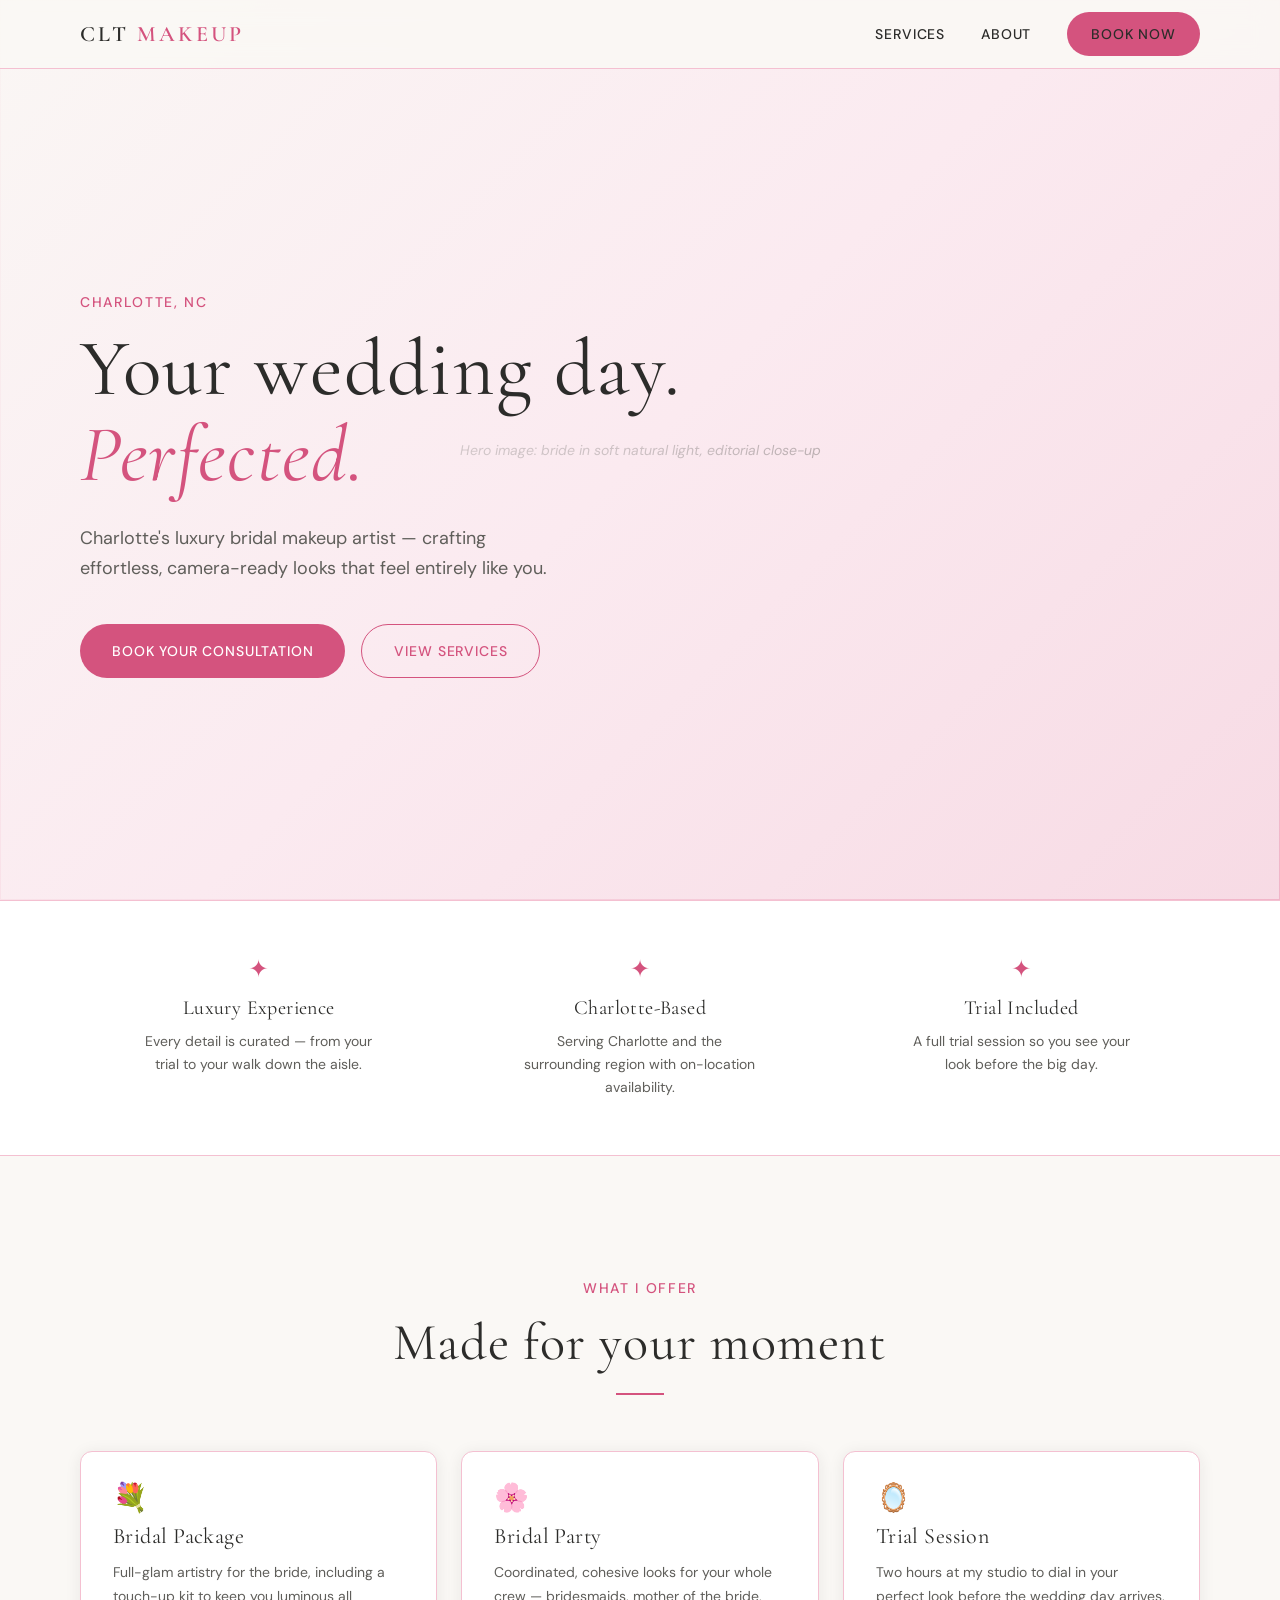
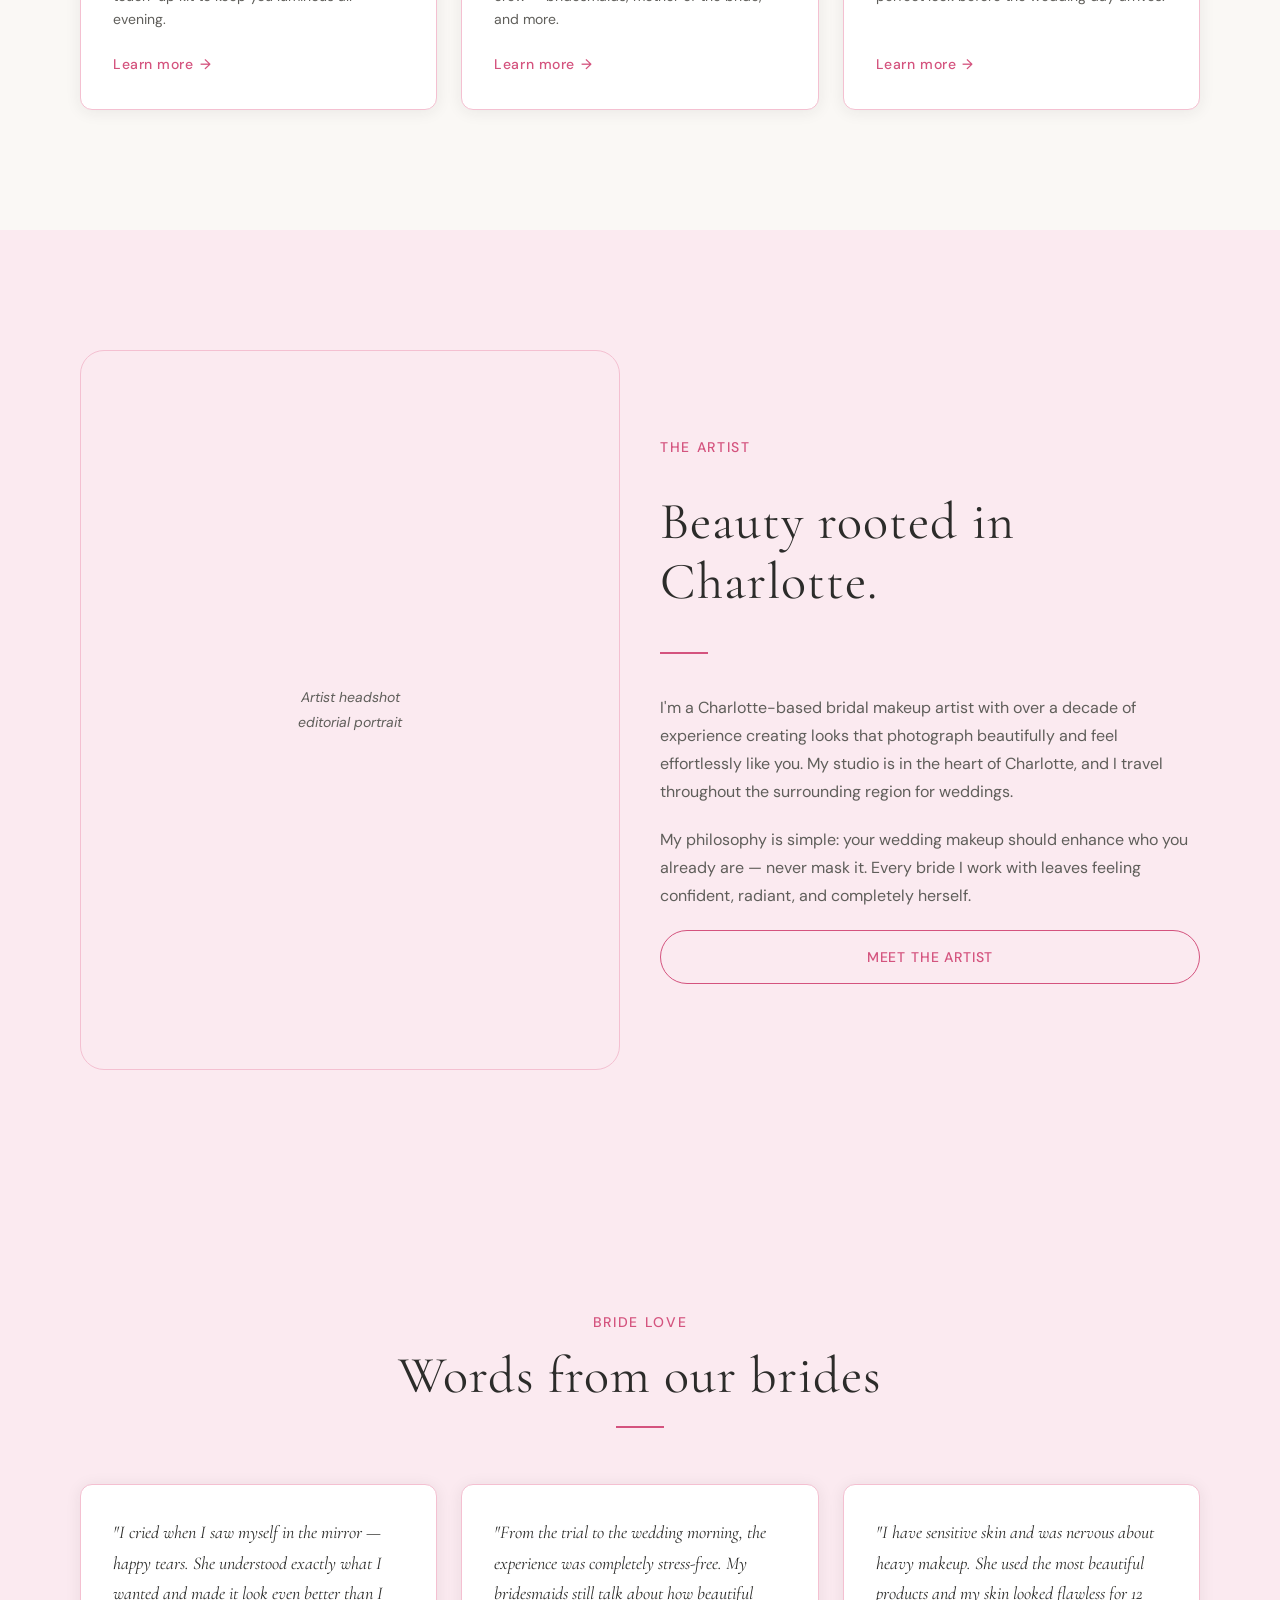
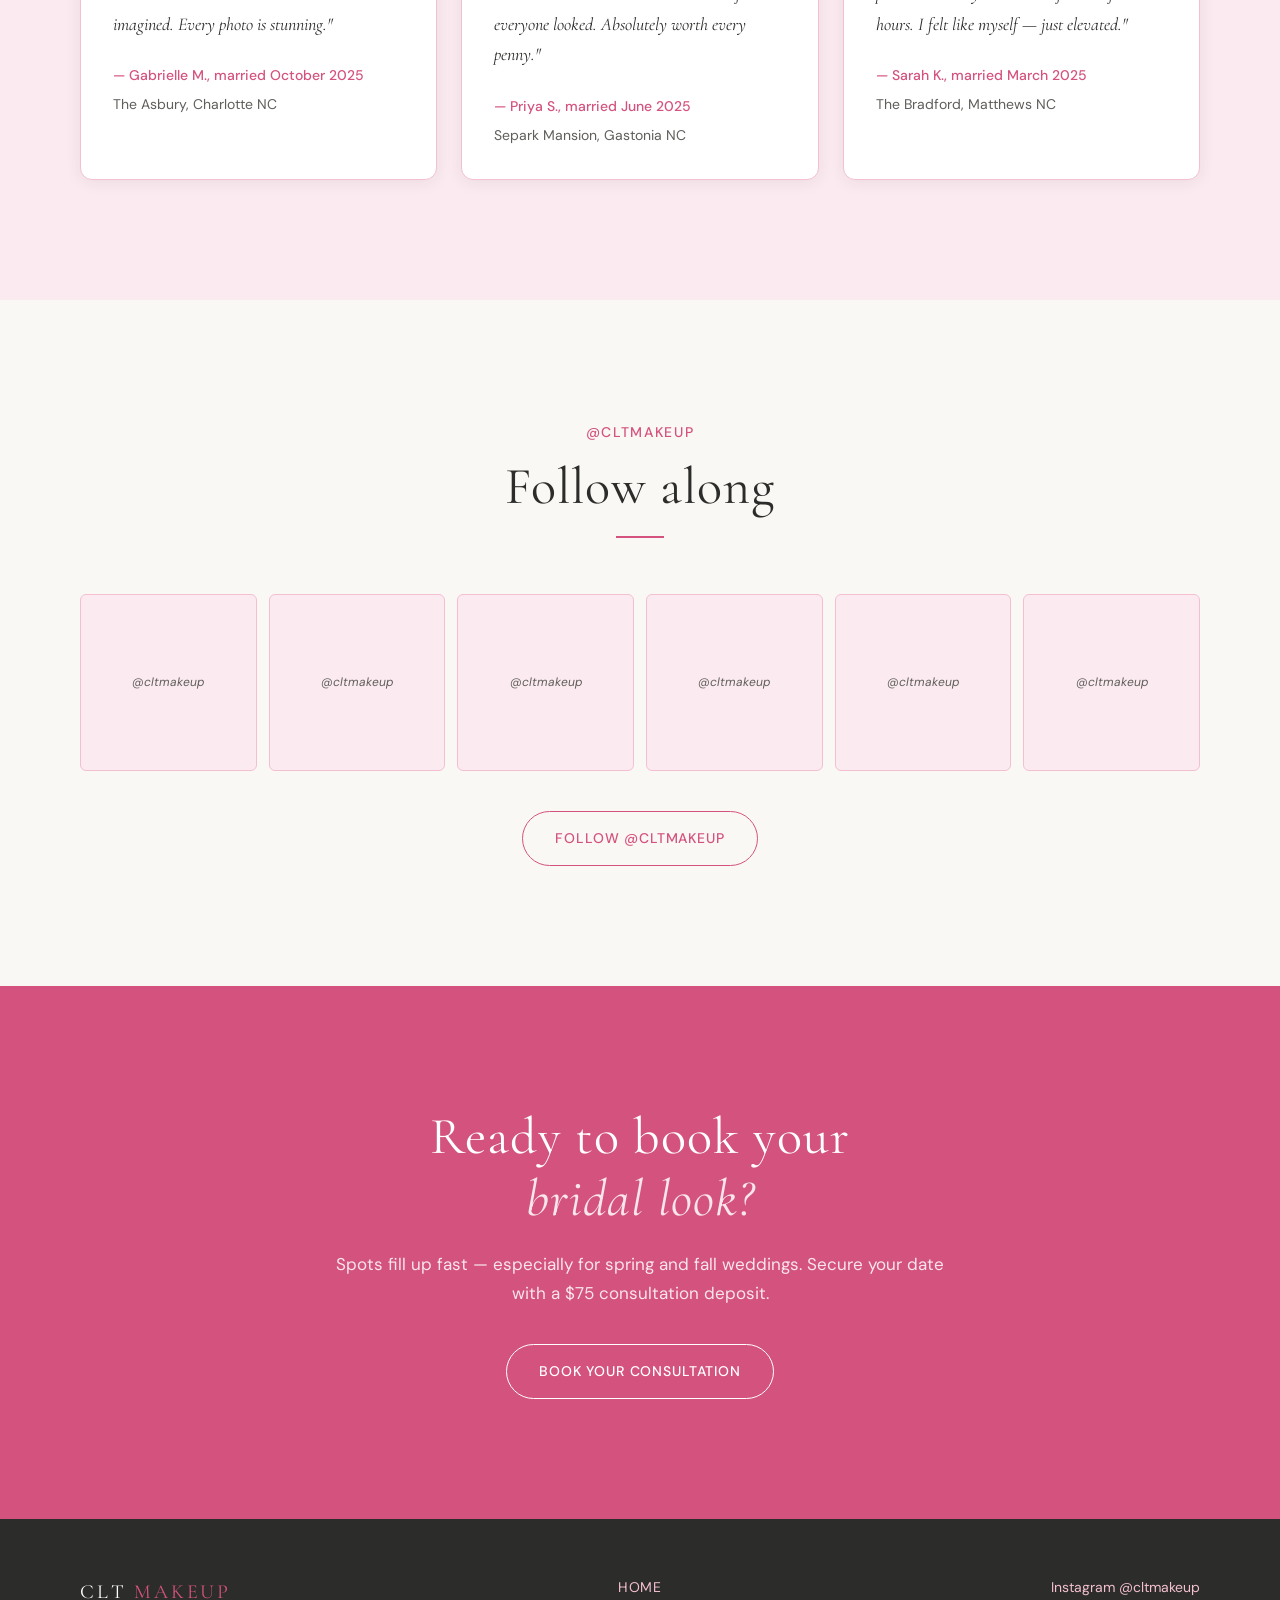
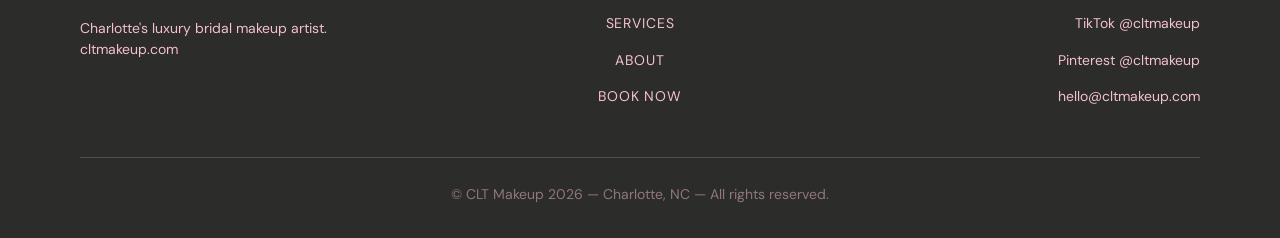
==== index.html @ 72bb6f22 "feat: homepage and global styles" ====
<!DOCTYPE html>
<html lang="en">
<head>
  <meta charset="UTF-8" />
  <meta name="viewport" content="width=device-width, initial-scale=1.0" />
  <meta name="description" content="CLT Makeup — Charlotte's luxury bridal makeup artist. Elevating brides across Charlotte, NC and surrounding areas. Book your consultation today." />

  <!-- Open Graph -->
  <meta property="og:type"        content="website" />
  <meta property="og:url"         content="https://cltmakeup.com/" />
  <meta property="og:title"       content="CLT Makeup — Charlotte's Luxury Bridal Makeup Artist" />
  <meta property="og:description" content="Luxury bridal makeup for Charlotte brides. Flawless looks, personal service, and an experience as beautiful as your wedding day." />
  <meta property="og:image"       content="https://cltmakeup.com/images/og-image.jpg" />

  <title>CLT Makeup — Charlotte's Luxury Bridal Makeup Artist</title>

  <!-- Google Fonts -->
  <link rel="preconnect" href="https://fonts.googleapis.com" />
  <link rel="preconnect" href="https://fonts.gstatic.com" crossorigin />
  <link
    href="https://fonts.googleapis.com/css2?family=Cormorant+Garamond:ital,wght@0,300;0,400;0,600;1,400&family=DM+Sans:wght@400;500&display=swap"
    rel="stylesheet"
  />

  <!-- Styles -->
  <link rel="stylesheet" href="css/reset.css" />
  <link rel="stylesheet" href="css/variables.css" />
  <link rel="stylesheet" href="css/main.css" />
  <link rel="stylesheet" href="css/home.css" />

  <!-- Google Analytics 4 — replace GA_MEASUREMENT_ID -->
  <!-- <script async src="https://www.googletagmanager.com/gtag/js?id=GA_MEASUREMENT_ID"></script>
  <script>
    window.dataLayer = window.dataLayer || [];
    function gtag(){ dataLayer.push(arguments); }
    gtag('js', new Date());
    gtag('config', 'GA_MEASUREMENT_ID');
  </script> -->
</head>

<body>

  <!-- ══════════════════════════════════════════════════════
       SECTION 1: Navigation
       ══════════════════════════════════════════════════════ -->
  <header class="site-nav" role="banner">
    <div class="container">
      <div class="nav-inner">

        <!-- Logo -->
        <a href="/" class="nav-logo" aria-label="CLT Makeup — home">
          CLT <span>MAKEUP</span>
        </a>

        <!-- Desktop links -->
        <nav class="nav-links" aria-label="Primary navigation">
          <a href="services.html">Services</a>
          <a href="about.html">About</a>
          <a href="book.html" class="btn btn-primary">Book Now</a>
        </nav>

        <!-- Mobile hamburger -->
        <button
          class="nav-hamburger"
          aria-label="Open navigation menu"
          aria-expanded="false"
          aria-controls="mobile-drawer"
        >
          <span></span>
          <span></span>
          <span></span>
        </button>

      </div>
    </div>

    <!-- Mobile drawer -->
    <nav class="nav-drawer" id="mobile-drawer" aria-label="Mobile navigation">
      <a href="services.html">Services</a>
      <a href="about.html">About</a>
      <a href="book.html">Book Now</a>
    </nav>
  </header>


  <main>

    <!-- ══════════════════════════════════════════════════════
         SECTION 2: Hero
         ══════════════════════════════════════════════════════ -->
    <section class="hero" aria-label="Hero">
      <!-- Blush gradient overlay -->
      <div class="hero-overlay" aria-hidden="true"></div>

      <!-- Hero image placeholder — replace with real photo -->
      <div class="hero-bg img-placeholder" aria-hidden="true">
        Hero image: bride in soft natural light, editorial close-up
      </div>

      <div class="container">
        <div class="hero-content">
          <p class="section-eyebrow reveal">Charlotte, NC</p>
          <h1 class="hero-headline reveal">
            Your wedding day.<br />
            <em>Perfected.</em>
          </h1>
          <p class="hero-sub reveal">
            Charlotte's luxury bridal makeup artist — crafting effortless,
            camera-ready looks that feel entirely like you.
          </p>
          <div class="hero-actions reveal">
            <a href="book.html" class="btn btn-primary">Book Your Consultation</a>
            <a href="services.html" class="btn btn-outline">View Services</a>
          </div>
        </div>
      </div>
    </section>


    <!-- ══════════════════════════════════════════════════════
         SECTION 3: Intro strip — 3 brand pillars
         ══════════════════════════════════════════════════════ -->
    <section class="intro-strip" aria-label="Brand highlights">
      <div class="container">
        <ul class="intro-strip-list reveal-stagger">

          <li class="intro-strip-item reveal">
            <div class="intro-icon" aria-hidden="true">✦</div>
            <h3 class="intro-label">Luxury Experience</h3>
            <p class="intro-desc">
              Every detail is curated — from your trial to your walk down the aisle.
            </p>
          </li>

          <li class="intro-strip-item reveal">
            <div class="intro-icon" aria-hidden="true">✦</div>
            <h3 class="intro-label">Charlotte-Based</h3>
            <p class="intro-desc">
              Serving Charlotte and the surrounding region with on-location availability.
            </p>
          </li>

          <li class="intro-strip-item reveal">
            <div class="intro-icon" aria-hidden="true">✦</div>
            <h3 class="intro-label">Trial Included</h3>
            <p class="intro-desc">
              A full trial session so you see your look before the big day.
            </p>
          </li>

        </ul>
      </div>
    </section>


    <!-- ══════════════════════════════════════════════════════
         SECTION 4: Services teaser — 3 cards
         ══════════════════════════════════════════════════════ -->
    <section class="services-teaser section" aria-labelledby="services-heading">
      <div class="container">

        <div class="section-header reveal">
          <span class="section-eyebrow">What I Offer</span>
          <h2 id="services-heading">Made for your moment</h2>
          <hr class="divider" />
        </div>

        <ul class="services-grid reveal-stagger">

          <li class="card service-card reveal">
            <div class="service-card-icon" aria-hidden="true">💐</div>
            <h3 class="service-card-name">Bridal Package</h3>
            <p class="service-card-desc">
              Full-glam artistry for the bride, including a touch-up kit to keep you
              luminous all evening.
            </p>
            <a href="services.html" class="service-card-link">
              Learn more <span aria-hidden="true">→</span>
            </a>
          </li>

          <li class="card service-card reveal">
            <div class="service-card-icon" aria-hidden="true">🌸</div>
            <h3 class="service-card-name">Bridal Party</h3>
            <p class="service-card-desc">
              Coordinated, cohesive looks for your whole crew — bridesmaids, mother of
              the bride, and more.
            </p>
            <a href="services.html" class="service-card-link">
              Learn more <span aria-hidden="true">→</span>
            </a>
          </li>

          <li class="card service-card reveal">
            <div class="service-card-icon" aria-hidden="true">🪞</div>
            <h3 class="service-card-name">Trial Session</h3>
            <p class="service-card-desc">
              Two hours at my studio to dial in your perfect look before the wedding day
              arrives.
            </p>
            <a href="services.html" class="service-card-link">
              Learn more <span aria-hidden="true">→</span>
            </a>
          </li>

        </ul>

      </div>
    </section>


    <!-- ══════════════════════════════════════════════════════
         SECTION 5: About teaser
         ══════════════════════════════════════════════════════ -->
    <section class="about-teaser section" aria-labelledby="about-heading">
      <div class="container">
        <div class="about-teaser-inner">

          <!-- Headshot placeholder -->
          <div class="about-teaser-image reveal">
            <div
              class="img-placeholder about-headshot"
              role="img"
              aria-label="Artist headshot — a warm, editorial portrait"
            >
              Artist headshot<br />editorial portrait
            </div>
          </div>

          <!-- Bio copy -->
          <div class="about-teaser-copy reveal">
            <span class="section-eyebrow">The Artist</span>
            <h2 id="about-heading">Beauty rooted in Charlotte.</h2>
            <hr class="divider" style="margin-inline: 0;" />
            <p>
              I'm a Charlotte-based bridal makeup artist with over a decade of
              experience creating looks that photograph beautifully and feel
              effortlessly like you. My studio is in the heart of Charlotte, and
              I travel throughout the surrounding region for weddings.
            </p>
            <p>
              My philosophy is simple: your wedding makeup should enhance who you
              already are — never mask it. Every bride I work with leaves feeling
              confident, radiant, and completely herself.
            </p>
            <a href="about.html" class="btn btn-outline">Meet the Artist</a>
          </div>

        </div>
      </div>
    </section>


    <!-- ══════════════════════════════════════════════════════
         SECTION 6: Testimonials
         ══════════════════════════════════════════════════════ -->
    <section class="testimonials section" aria-labelledby="testimonials-heading">
      <div class="container">

        <div class="section-header reveal">
          <span class="section-eyebrow">Bride Love</span>
          <h2 id="testimonials-heading">Words from our brides</h2>
          <hr class="divider" />
        </div>

        <ul class="testimonials-grid reveal-stagger">

          <li class="testimonial-card reveal">
            <blockquote>
              <p class="testimonial-quote">
                "I cried when I saw myself in the mirror — happy tears. She understood
                exactly what I wanted and made it look even better than I imagined.
                Every photo is stunning."
              </p>
              <footer class="testimonial-footer">
                <cite class="testimonial-name">— Gabrielle M., married October 2025</cite>
                <span class="testimonial-venue">The Asbury, Charlotte NC</span>
              </footer>
            </blockquote>
          </li>

          <li class="testimonial-card reveal">
            <blockquote>
              <p class="testimonial-quote">
                "From the trial to the wedding morning, the experience was completely
                stress-free. My bridesmaids still talk about how beautiful everyone
                looked. Absolutely worth every penny."
              </p>
              <footer class="testimonial-footer">
                <cite class="testimonial-name">— Priya S., married June 2025</cite>
                <span class="testimonial-venue">Separk Mansion, Gastonia NC</span>
              </footer>
            </blockquote>
          </li>

          <li class="testimonial-card reveal">
            <blockquote>
              <p class="testimonial-quote">
                "I have sensitive skin and was nervous about heavy makeup. She used the
                most beautiful products and my skin looked flawless for 12 hours. I
                felt like myself — just elevated."
              </p>
              <footer class="testimonial-footer">
                <cite class="testimonial-name">— Sarah K., married March 2025</cite>
                <span class="testimonial-venue">The Bradford, Matthews NC</span>
              </footer>
            </blockquote>
          </li>

        </ul>

      </div>
    </section>


    <!-- ══════════════════════════════════════════════════════
         SECTION 7: Instagram strip
         ══════════════════════════════════════════════════════ -->
    <section class="instagram-strip section" aria-labelledby="instagram-heading">
      <div class="container">

        <div class="section-header reveal">
          <span class="section-eyebrow">@cltmakeup</span>
          <h2 id="instagram-heading">Follow along</h2>
          <hr class="divider" />
        </div>

        <!-- 6 placeholder image boxes -->
        <ul class="instagram-grid reveal-stagger" aria-label="Instagram feed preview">
          <li class="instagram-item reveal">
            <a
              href="https://instagram.com/cltmakeup"
              target="_blank"
              rel="noopener noreferrer"
              aria-label="View @cltmakeup on Instagram"
            >
              <div
                class="img-placeholder instagram-img"
                role="img"
                aria-label="Instagram post — bridal glam look"
              >
                @cltmakeup
              </div>
            </a>
          </li>
          <li class="instagram-item reveal">
            <a href="https://instagram.com/cltmakeup" target="_blank" rel="noopener noreferrer" aria-label="View @cltmakeup on Instagram">
              <div class="img-placeholder instagram-img" role="img" aria-label="Instagram post — soft romantic eye look">@cltmakeup</div>
            </a>
          </li>
          <li class="instagram-item reveal">
            <a href="https://instagram.com/cltmakeup" target="_blank" rel="noopener noreferrer" aria-label="View @cltmakeup on Instagram">
              <div class="img-placeholder instagram-img" role="img" aria-label="Instagram post — bride getting ready detail">@cltmakeup</div>
            </a>
          </li>
          <li class="instagram-item reveal">
            <a href="https://instagram.com/cltmakeup" target="_blank" rel="noopener noreferrer" aria-label="View @cltmakeup on Instagram">
              <div class="img-placeholder instagram-img" role="img" aria-label="Instagram post — editorial bridal portrait">@cltmakeup</div>
            </a>
          </li>
          <li class="instagram-item reveal">
            <a href="https://instagram.com/cltmakeup" target="_blank" rel="noopener noreferrer" aria-label="View @cltmakeup on Instagram">
              <div class="img-placeholder instagram-img" role="img" aria-label="Instagram post — bridesmaids group look">@cltmakeup</div>
            </a>
          </li>
          <li class="instagram-item reveal">
            <a href="https://instagram.com/cltmakeup" target="_blank" rel="noopener noreferrer" aria-label="View @cltmakeup on Instagram">
              <div class="img-placeholder instagram-img" role="img" aria-label="Instagram post — makeup flat lay detail">@cltmakeup</div>
            </a>
          </li>
        </ul>

        <div class="instagram-cta reveal">
          <a
            href="https://instagram.com/cltmakeup"
            target="_blank"
            rel="noopener noreferrer"
            class="btn btn-outline"
          >
            Follow @cltmakeup
          </a>
        </div>

      </div>
    </section>


    <!-- ══════════════════════════════════════════════════════
         SECTION 8: CTA Banner
         ══════════════════════════════════════════════════════ -->
    <section class="cta-banner" aria-label="Booking call to action">
      <div class="container">
        <div class="cta-banner-inner reveal">
          <h2 class="cta-banner-headline">
            Ready to book your<br /><em>bridal look?</em>
          </h2>
          <p class="cta-banner-sub">
            Spots fill up fast — especially for spring and fall weddings.
            Secure your date with a $75 consultation deposit.
          </p>
          <a href="book.html" class="btn btn-ghost">Book Your Consultation</a>
        </div>
      </div>
    </section>

  </main>


  <!-- ══════════════════════════════════════════════════════
       SECTION 9: Footer
       ══════════════════════════════════════════════════════ -->
  <footer class="site-footer" role="contentinfo">
    <div class="container">
      <div class="footer-inner">

        <!-- Brand column -->
        <div class="footer-brand">
          <p class="footer-logo">CLT <span>MAKEUP</span></p>
          <p class="footer-tagline">
            Charlotte's luxury bridal makeup artist.<br />
            cltmakeup.com
          </p>
        </div>

        <!-- Nav column -->
        <nav class="footer-nav" aria-label="Footer navigation">
          <a href="index.html">Home</a>
          <a href="services.html">Services</a>
          <a href="about.html">About</a>
          <a href="book.html">Book Now</a>
        </nav>

        <!-- Social column -->
        <div class="footer-social">
          <a href="https://instagram.com/cltmakeup"  target="_blank" rel="noopener noreferrer">Instagram @cltmakeup</a>
          <a href="https://tiktok.com/@cltmakeup"    target="_blank" rel="noopener noreferrer">TikTok @cltmakeup</a>
          <a href="https://pinterest.com/cltmakeup"  target="_blank" rel="noopener noreferrer">Pinterest @cltmakeup</a>
          <a href="mailto:hello@cltmakeup.com">hello@cltmakeup.com</a>
        </div>

      </div>

      <!-- Bottom bar -->
      <p class="footer-bottom">
        &copy; CLT Makeup 2026 &mdash; Charlotte, NC &mdash; All rights reserved.
      </p>

    </div>
  </footer>

  <!-- Scripts -->
  <script src="js/nav.js"></script>
  <script src="js/reveal.js"></script>

</body>
</html>
---- css/variables.css ----
/* ============================================================
   variables.css — All CSS custom properties for CLT Makeup
   ============================================================ */

:root {

  /* ── Colors ────────────────────────────────────────────── */
  --color-rose:       #D4537E;   /* primary — headings, CTAs, accents */
  --color-blush:      #FBEAF0;   /* light backgrounds, section fills   */
  --color-blush-mid:  #F4C0D1;   /* borders, dividers                  */
  --color-ivory:      #FAF8F5;   /* page background                    */
  --color-charcoal:   #2C2C2A;   /* body text                          */
  --color-stone:      #5F5E5A;   /* secondary text                     */
  --color-white:      #FFFFFF;

  /* ── Typography ─────────────────────────────────────────── */
  --font-heading: 'Cormorant Garamond', Georgia, serif;
  --font-body:    'DM Sans', system-ui, sans-serif;

  /* Font sizes — mobile base */
  --text-h1:   4rem;    /* 64px */
  --text-h2:   2.5rem;  /* 40px */
  --text-h3:   1.75rem; /* 28px */
  --text-body: 1rem;    /* 16px */
  --text-sm:   0.875rem;/* 14px */

  --leading-body:    1.75;
  --tracking-heading: 0.02em;

  /* ── Spacing ─────────────────────────────────────────────── */
  --section-pad-mobile:  80px;
  --section-pad-desktop: 120px;
  --max-width:           1200px;
  --gutter-mobile:       24px;
  --gutter-desktop:      40px;

  /* ── Borders & Radii ─────────────────────────────────────── */
  --radius-sm:  6px;
  --radius-md:  12px;
  --radius-lg:  24px;
  --radius-pill: 999px;

  /* ── Shadows ─────────────────────────────────────────────── */
  --shadow-soft: 0 4px 24px rgba(212, 83, 126, 0.10);
  --shadow-card: 0 2px 16px rgba(44, 44, 42, 0.08);

  /* ── Transitions ─────────────────────────────────────────── */
  --transition-fast:   0.2s ease;
  --transition-reveal: 0.7s ease-out;

  /* ── Z-index scale ───────────────────────────────────────── */
  --z-nav:     100;
  --z-overlay: 200;
}

/* ── Desktop overrides ───────────────────────────────────── */
@media (min-width: 768px) {
  :root {
    --text-h1: 5rem;    /* 80px */
    --text-h2: 3.25rem; /* 52px */
    --text-h3: 2rem;    /* 32px */
  }
}
---- css/main.css ----
/* ============================================================
   main.css — Global styles: typography, layout, nav,
               footer, buttons, utility classes
   ============================================================ */

/* ── Base ────────────────────────────────────────────────── */
body {
  font-family: var(--font-body);
  font-size: var(--text-body);
  line-height: var(--leading-body);
  color: var(--color-stone);
  background-color: var(--color-ivory);
}

/* ── Typography ─────────────────────────────────────────── */
h1, h2, h3 {
  font-family: var(--font-heading);
  font-weight: 400;
  letter-spacing: var(--tracking-heading);
  color: var(--color-charcoal);
  line-height: 1.15;
}

h1 { font-size: var(--text-h1); }
h2 { font-size: var(--text-h2); }
h3 { font-size: var(--text-h3); }

p {
  margin-bottom: 1rem;
}

p:last-child {
  margin-bottom: 0;
}

/* ── Layout helpers ─────────────────────────────────────── */
.container {
  width: 100%;
  max-width: var(--max-width);
  margin-inline: auto;
  padding-inline: var(--gutter-mobile);
}

@media (min-width: 768px) {
  .container {
    padding-inline: var(--gutter-desktop);
  }
}

/* Section default padding */
.section {
  padding-block: var(--section-pad-mobile);
}

@media (min-width: 768px) {
  .section {
    padding-block: var(--section-pad-desktop);
  }
}

/* Section header (eyebrow + heading) */
.section-header {
  text-align: center;
  margin-bottom: 56px;
}

.section-eyebrow {
  display: block;
  font-family: var(--font-body);
  font-size: var(--text-sm);
  font-weight: 500;
  letter-spacing: 0.12em;
  text-transform: uppercase;
  color: var(--color-rose);
  margin-bottom: 12px;
}

/* ── Buttons ─────────────────────────────────────────────── */
.btn {
  display: inline-flex;
  align-items: center;
  justify-content: center;
  gap: 8px;
  padding: 14px 32px;
  border-radius: var(--radius-pill);
  font-family: var(--font-body);
  font-size: var(--text-sm);
  font-weight: 500;
  letter-spacing: 0.06em;
  text-transform: uppercase;
  min-height: 44px; /* accessibility touch target */
  transition: transform var(--transition-fast),
              background-color var(--transition-fast),
              color var(--transition-fast),
              box-shadow var(--transition-fast);
  cursor: pointer;
}

/* Primary — filled rose */
.btn-primary {
  background-color: var(--color-rose);
  color: var(--color-white);
}

.btn-primary:hover,
.btn-primary:focus-visible {
  background-color: #be4570;
  transform: scale(1.02);
  box-shadow: var(--shadow-soft);
}

/* Secondary — outlined */
.btn-outline {
  background-color: transparent;
  color: var(--color-rose);
  border: 1.5px solid var(--color-rose);
}

.btn-outline:hover,
.btn-outline:focus-visible {
  background-color: var(--color-rose);
  color: var(--color-white);
  transform: scale(1.02);
}

/* Ghost — for dark backgrounds */
.btn-ghost {
  background-color: transparent;
  color: var(--color-white);
  border: 1.5px solid var(--color-white);
}

.btn-ghost:hover,
.btn-ghost:focus-visible {
  background-color: var(--color-white);
  color: var(--color-rose);
  transform: scale(1.02);
}

/* Focus visible fallback */
:focus-visible {
  outline: 2px solid var(--color-rose);
  outline-offset: 3px;
}

/* ── Navigation ─────────────────────────────────────────── */
.site-nav {
  position: fixed;
  top: 0;
  left: 0;
  right: 0;
  z-index: var(--z-nav);
  background-color: rgba(250, 248, 245, 0.92);
  backdrop-filter: blur(12px);
  -webkit-backdrop-filter: blur(12px);
  border-bottom: 1px solid var(--color-blush-mid);
  transition: box-shadow var(--transition-fast);
}

.site-nav.scrolled {
  box-shadow: 0 2px 20px rgba(44, 44, 42, 0.08);
}

/* Nav inner */
.nav-inner {
  display: flex;
  align-items: center;
  justify-content: space-between;
  height: 68px;
}

/* Logo */
.nav-logo {
  font-family: var(--font-heading);
  font-size: 1.375rem;
  font-weight: 600;
  letter-spacing: 0.14em;
  color: var(--color-charcoal);
}

.nav-logo span {
  color: var(--color-rose);
}

/* Desktop links */
.nav-links {
  display: none;
  align-items: center;
  gap: 36px;
}

@media (min-width: 768px) {
  .nav-links {
    display: flex;
  }
}

.nav-links a {
  font-size: var(--text-sm);
  font-weight: 500;
  letter-spacing: 0.06em;
  text-transform: uppercase;
  color: var(--color-charcoal);
  transition: color var(--transition-fast);
}

.nav-links a:hover {
  color: var(--color-rose);
}

.nav-links .btn {
  padding: 10px 24px;
}

/* Hamburger button */
.nav-hamburger {
  display: flex;
  flex-direction: column;
  justify-content: center;
  gap: 5px;
  width: 44px;
  height: 44px;
  padding: 8px;
  cursor: pointer;
}

@media (min-width: 768px) {
  .nav-hamburger {
    display: none;
  }
}

.nav-hamburger span {
  display: block;
  width: 100%;
  height: 1.5px;
  background-color: var(--color-charcoal);
  border-radius: 2px;
  transition: transform 0.3s ease, opacity 0.3s ease;
  transform-origin: center;
}

/* Hamburger → X animation */
.nav-hamburger.is-open span:nth-child(1) {
  transform: translateY(6.5px) rotate(45deg);
}

.nav-hamburger.is-open span:nth-child(2) {
  opacity: 0;
  transform: scaleX(0);
}

.nav-hamburger.is-open span:nth-child(3) {
  transform: translateY(-6.5px) rotate(-45deg);
}

/* Mobile drawer */
.nav-drawer {
  display: none;
  flex-direction: column;
  gap: 0;
  padding: 16px var(--gutter-mobile) 24px;
  border-top: 1px solid var(--color-blush-mid);
  background-color: var(--color-ivory);
}

.nav-drawer.is-open {
  display: flex;
}

@media (min-width: 768px) {
  .nav-drawer {
    display: none !important;
  }
}

.nav-drawer a {
  display: block;
  padding: 14px 0;
  font-size: 1rem;
  font-weight: 500;
  letter-spacing: 0.06em;
  text-transform: uppercase;
  color: var(--color-charcoal);
  border-bottom: 1px solid var(--color-blush-mid);
  transition: color var(--transition-fast);
}

.nav-drawer a:last-child {
  border-bottom: none;
}

.nav-drawer a:hover {
  color: var(--color-rose);
}

/* ── Footer ─────────────────────────────────────────────── */
.site-footer {
  background-color: var(--color-charcoal);
  color: var(--color-blush-mid);
  padding-block: 56px 32px;
}

.footer-inner {
  display: grid;
  gap: 40px;
}

@media (min-width: 768px) {
  .footer-inner {
    grid-template-columns: 1fr auto 1fr;
    align-items: start;
  }
}

/* Footer logo */
.footer-logo {
  font-family: var(--font-heading);
  font-size: 1.25rem;
  letter-spacing: 0.14em;
  color: var(--color-white);
  margin-bottom: 8px;
}

.footer-logo span {
  color: var(--color-rose);
}

.footer-tagline {
  font-size: var(--text-sm);
  color: var(--color-blush-mid);
  line-height: 1.5;
}

/* Footer nav */
.footer-nav {
  display: flex;
  flex-direction: column;
  gap: 12px;
}

@media (min-width: 768px) {
  .footer-nav {
    text-align: center;
    align-items: center;
  }
}

.footer-nav a {
  font-size: var(--text-sm);
  letter-spacing: 0.06em;
  text-transform: uppercase;
  color: var(--color-blush-mid);
  transition: color var(--transition-fast);
}

.footer-nav a:hover {
  color: var(--color-rose);
}

/* Footer social + copyright */
.footer-social {
  display: flex;
  flex-direction: column;
  gap: 12px;
}

@media (min-width: 768px) {
  .footer-social {
    align-items: flex-end;
    text-align: right;
  }
}

.footer-social a {
  font-size: var(--text-sm);
  color: var(--color-blush-mid);
  transition: color var(--transition-fast);
}

.footer-social a:hover {
  color: var(--color-rose);
}

.footer-bottom {
  margin-top: 48px;
  padding-top: 24px;
  border-top: 1px solid rgba(244, 192, 209, 0.2);
  text-align: center;
  font-size: var(--text-sm);
  color: rgba(244, 192, 209, 0.5);
}

/* ── Scroll-reveal utility ──────────────────────────────── */
.reveal {
  opacity: 0;
  transform: translateY(24px);
  transition: opacity var(--transition-reveal),
              transform var(--transition-reveal);
}

.reveal.is-visible {
  opacity: 1;
  transform: translateY(0);
}

/* Stagger delays for child elements */
.reveal-stagger > *:nth-child(1) { transition-delay: 0ms; }
.reveal-stagger > *:nth-child(2) { transition-delay: 120ms; }
.reveal-stagger > *:nth-child(3) { transition-delay: 240ms; }
.reveal-stagger > *:nth-child(4) { transition-delay: 360ms; }

/* ── Image placeholders ──────────────────────────────────── */
.img-placeholder {
  background-color: var(--color-blush);
  border: 1px solid var(--color-blush-mid);
  border-radius: var(--radius-md);
  display: flex;
  align-items: center;
  justify-content: center;
  text-align: center;
  padding: 16px;
  font-size: var(--text-sm);
  color: var(--color-stone);
  font-style: italic;
}

/* ── Cards ──────────────────────────────────────────────── */
.card {
  background-color: var(--color-white);
  border: 1px solid var(--color-blush-mid);
  border-radius: var(--radius-md);
  padding: 32px;
  box-shadow: var(--shadow-card);
  transition: box-shadow var(--transition-fast),
              transform var(--transition-fast);
}

.card:hover {
  box-shadow: var(--shadow-soft);
  transform: translateY(-2px);
}

/* ── Divider ─────────────────────────────────────────────── */
.divider {
  width: 48px;
  height: 2px;
  background-color: var(--color-rose);
  margin-inline: auto;
  margin-block: 20px;
  border: none;
}
---- css/home.css ----
/* ============================================================
   home.css — Page-specific styles for index.html
   ============================================================ */

/* ── Hero ────────────────────────────────────────────────── */
.hero {
  position: relative;
  min-height: 100svh;
  display: flex;
  align-items: center;
  padding-top: 68px; /* nav height offset */
  overflow: hidden;
}

/* Full-bleed background placeholder */
.hero-bg {
  position: absolute;
  inset: 0;
  border-radius: 0;
  z-index: 0;
  background-color: var(--color-blush);
  font-size: var(--text-sm);
  color: var(--color-stone);
}

/* Rose-to-transparent gradient overlay */
.hero-overlay {
  position: absolute;
  inset: 0;
  z-index: 1;
  background: linear-gradient(
    135deg,
    rgba(250, 248, 245, 0.90) 0%,
    rgba(251, 234, 240, 0.70) 50%,
    rgba(212, 83, 126, 0.10) 100%
  );
}

.hero .container {
  position: relative;
  z-index: 2;
}

.hero-content {
  max-width: 680px;
  padding-block: 80px;
}

.hero-headline {
  font-size: var(--text-h1);
  color: var(--color-charcoal);
  margin-bottom: 24px;
  line-height: 1.08;
}

.hero-headline em {
  font-style: italic;
  color: var(--color-rose);
}

.hero-sub {
  font-size: 1.125rem;
  color: var(--color-stone);
  max-width: 480px;
  margin-bottom: 40px;
  line-height: 1.7;
}

.hero-actions {
  display: flex;
  flex-wrap: wrap;
  gap: 16px;
}

/* Stagger hero reveals */
.hero-content .section-eyebrow { transition-delay: 0ms; }
.hero-content .hero-headline    { transition-delay: 100ms; }
.hero-content .hero-sub         { transition-delay: 200ms; }
.hero-content .hero-actions     { transition-delay: 320ms; }

/* ── Intro Strip ─────────────────────────────────────────── */
.intro-strip {
  background-color: var(--color-white);
  border-top: 1px solid var(--color-blush-mid);
  border-bottom: 1px solid var(--color-blush-mid);
  padding-block: 56px;
}

.intro-strip-list {
  display: grid;
  gap: 40px;
}

@media (min-width: 768px) {
  .intro-strip-list {
    grid-template-columns: repeat(3, 1fr);
    gap: 24px;
  }
}

.intro-strip-item {
  text-align: center;
}

.intro-icon {
  font-size: 1.5rem;
  color: var(--color-rose);
  margin-bottom: 16px;
  line-height: 1;
}

.intro-label {
  font-size: 1.25rem;
  margin-bottom: 10px;
  color: var(--color-charcoal);
}

.intro-desc {
  font-size: var(--text-sm);
  color: var(--color-stone);
  max-width: 240px;
  margin-inline: auto;
  margin-bottom: 0;
  line-height: 1.65;
}

/* ── Services Teaser ─────────────────────────────────────── */
.services-teaser {
  background-color: var(--color-ivory);
}

.services-grid {
  display: grid;
  gap: 24px;
}

@media (min-width: 768px) {
  .services-grid {
    grid-template-columns: repeat(3, 1fr);
  }
}

.service-card {
  display: flex;
  flex-direction: column;
  gap: 12px;
}

.service-card-icon {
  font-size: 1.75rem;
  line-height: 1;
}

.service-card-name {
  font-size: 1.375rem;
  color: var(--color-charcoal);
}

.service-card-desc {
  flex: 1;
  font-size: var(--text-sm);
  color: var(--color-stone);
  line-height: 1.7;
  margin-bottom: 0;
}

.service-card-link {
  display: inline-flex;
  align-items: center;
  gap: 6px;
  font-size: var(--text-sm);
  font-weight: 500;
  letter-spacing: 0.04em;
  color: var(--color-rose);
  transition: gap var(--transition-fast);
  margin-top: 8px;
}

.service-card-link:hover {
  gap: 10px;
}

/* ── About Teaser ────────────────────────────────────────── */
.about-teaser {
  background-color: var(--color-blush);
}

.about-teaser-inner {
  display: grid;
  gap: 48px;
  align-items: center;
}

@media (min-width: 768px) {
  .about-teaser-inner {
    grid-template-columns: 1fr 1fr;
    gap: var(--gutter-desktop);
  }
}

.about-headshot {
  aspect-ratio: 3 / 4;
  width: 100%;
  border-radius: var(--radius-lg);
}

.about-teaser-copy {
  display: flex;
  flex-direction: column;
  gap: 20px;
}

.about-teaser-copy h2 {
  line-height: 1.15;
}

.about-teaser-copy p {
  margin-bottom: 0;
}

/* ── Testimonials ────────────────────────────────────────── */
.testimonials {
  background-color: var(--color-blush);
}

.testimonials-grid {
  display: grid;
  gap: 24px;
}

@media (min-width: 768px) {
  .testimonials-grid {
    grid-template-columns: repeat(3, 1fr);
  }
}

.testimonial-card {
  background-color: var(--color-white);
  border: 1px solid var(--color-blush-mid);
  border-radius: var(--radius-md);
  padding: 32px;
  box-shadow: var(--shadow-card);
}

.testimonial-quote {
  font-family: var(--font-heading);
  font-size: 1.125rem;
  font-style: italic;
  color: var(--color-charcoal);
  line-height: 1.7;
  margin-bottom: 24px;
}

.testimonial-footer {
  display: flex;
  flex-direction: column;
  gap: 4px;
}

.testimonial-name {
  font-size: var(--text-sm);
  font-weight: 500;
  font-style: normal;
  color: var(--color-rose);
}

.testimonial-venue {
  font-size: var(--text-sm);
  color: var(--color-stone);
}

/* ── Instagram Strip ─────────────────────────────────────── */
.instagram-strip {
  background-color: var(--color-ivory);
}

.instagram-grid {
  display: grid;
  grid-template-columns: repeat(3, 1fr);
  gap: 8px;
  margin-bottom: 40px;
}

@media (min-width: 768px) {
  .instagram-grid {
    grid-template-columns: repeat(6, 1fr);
    gap: 12px;
  }
}

.instagram-item a {
  display: block;
}

.instagram-img {
  aspect-ratio: 1 / 1;
  border-radius: var(--radius-sm);
  font-size: 0.75rem;
  transition: opacity var(--transition-fast), transform var(--transition-fast);
}

.instagram-item a:hover .instagram-img {
  opacity: 0.85;
  transform: scale(1.02);
}

.instagram-cta {
  text-align: center;
}

/* ── CTA Banner ──────────────────────────────────────────── */
.cta-banner {
  background-color: var(--color-rose);
  padding-block: var(--section-pad-mobile);
}

@media (min-width: 768px) {
  .cta-banner {
    padding-block: var(--section-pad-desktop);
  }
}

.cta-banner-inner {
  text-align: center;
  max-width: 640px;
  margin-inline: auto;
}

.cta-banner-headline {
  font-size: var(--text-h2);
  color: var(--color-white);
  margin-bottom: 20px;
  line-height: 1.2;
}

.cta-banner-headline em {
  font-style: italic;
  color: rgba(255, 255, 255, 0.85);
}

.cta-banner-sub {
  color: rgba(255, 255, 255, 0.85);
  font-size: 1.0625rem;
  margin-bottom: 36px;
  line-height: 1.7;
}
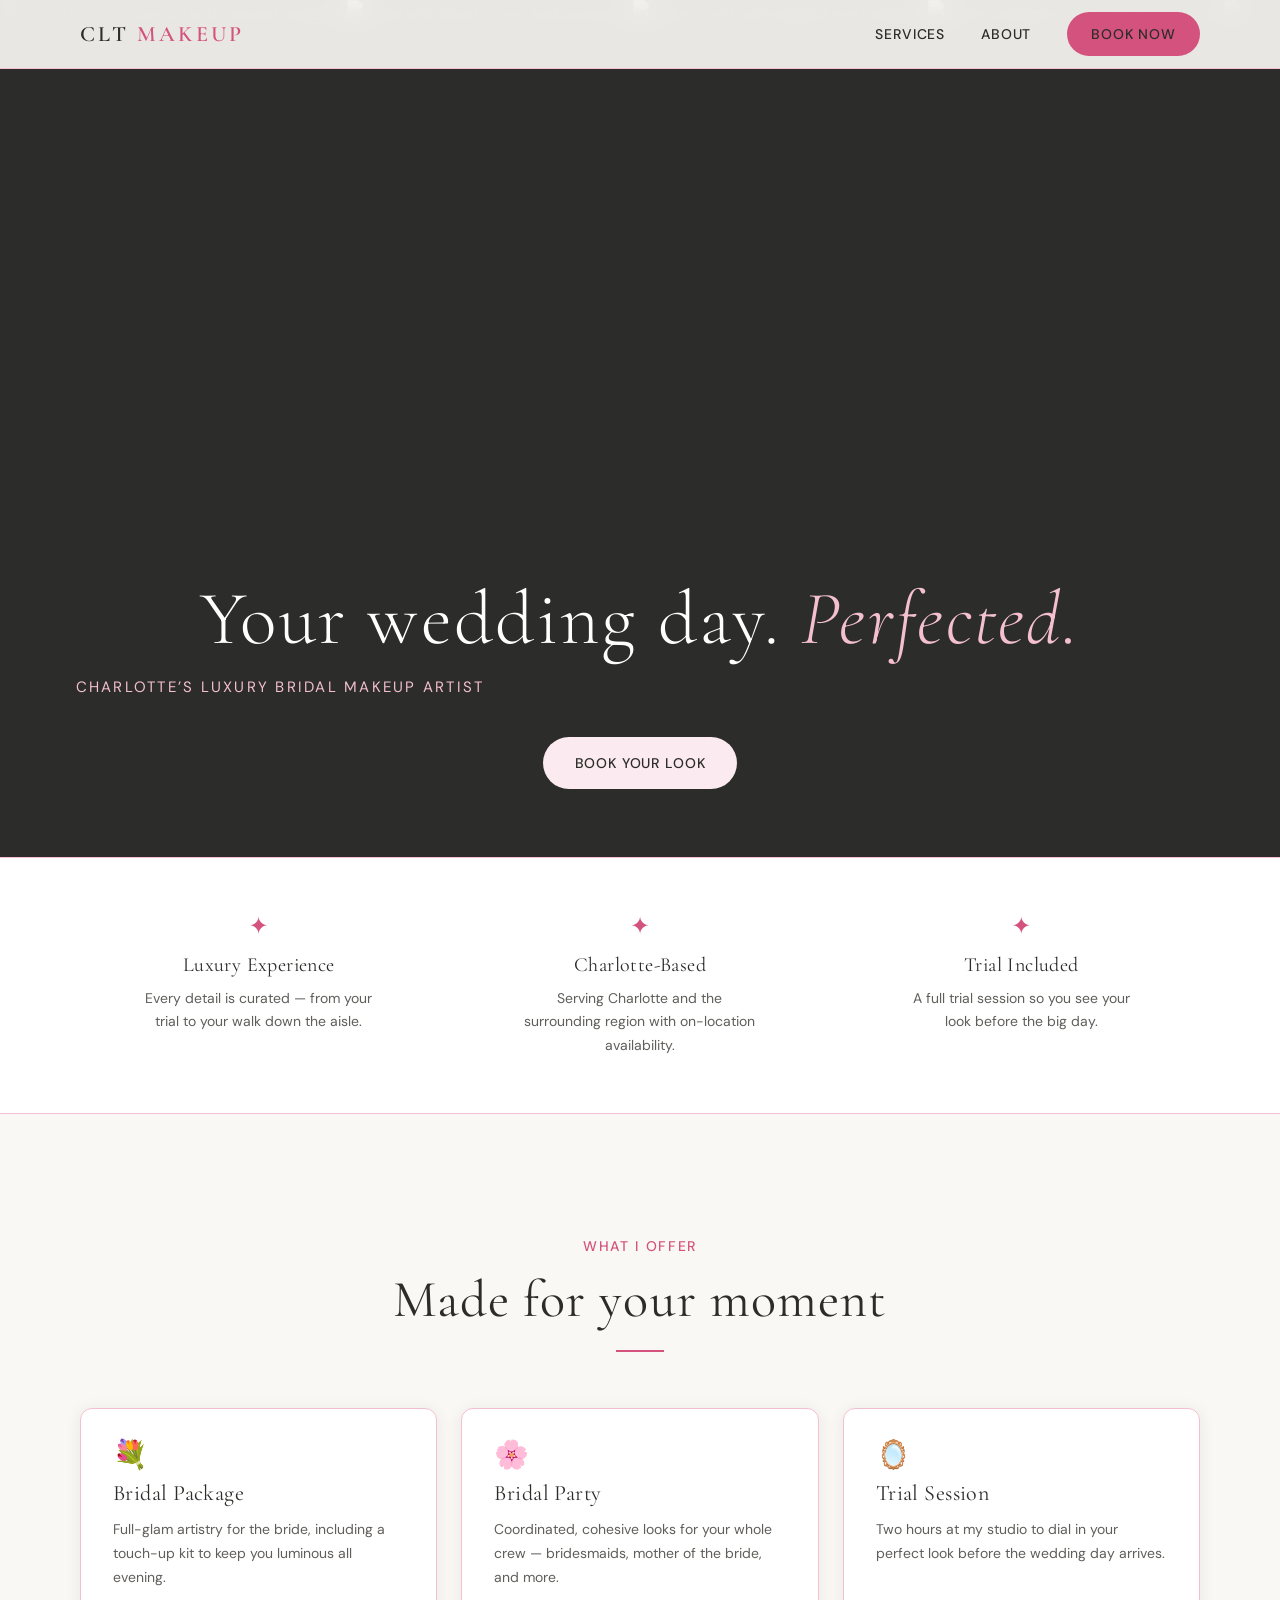
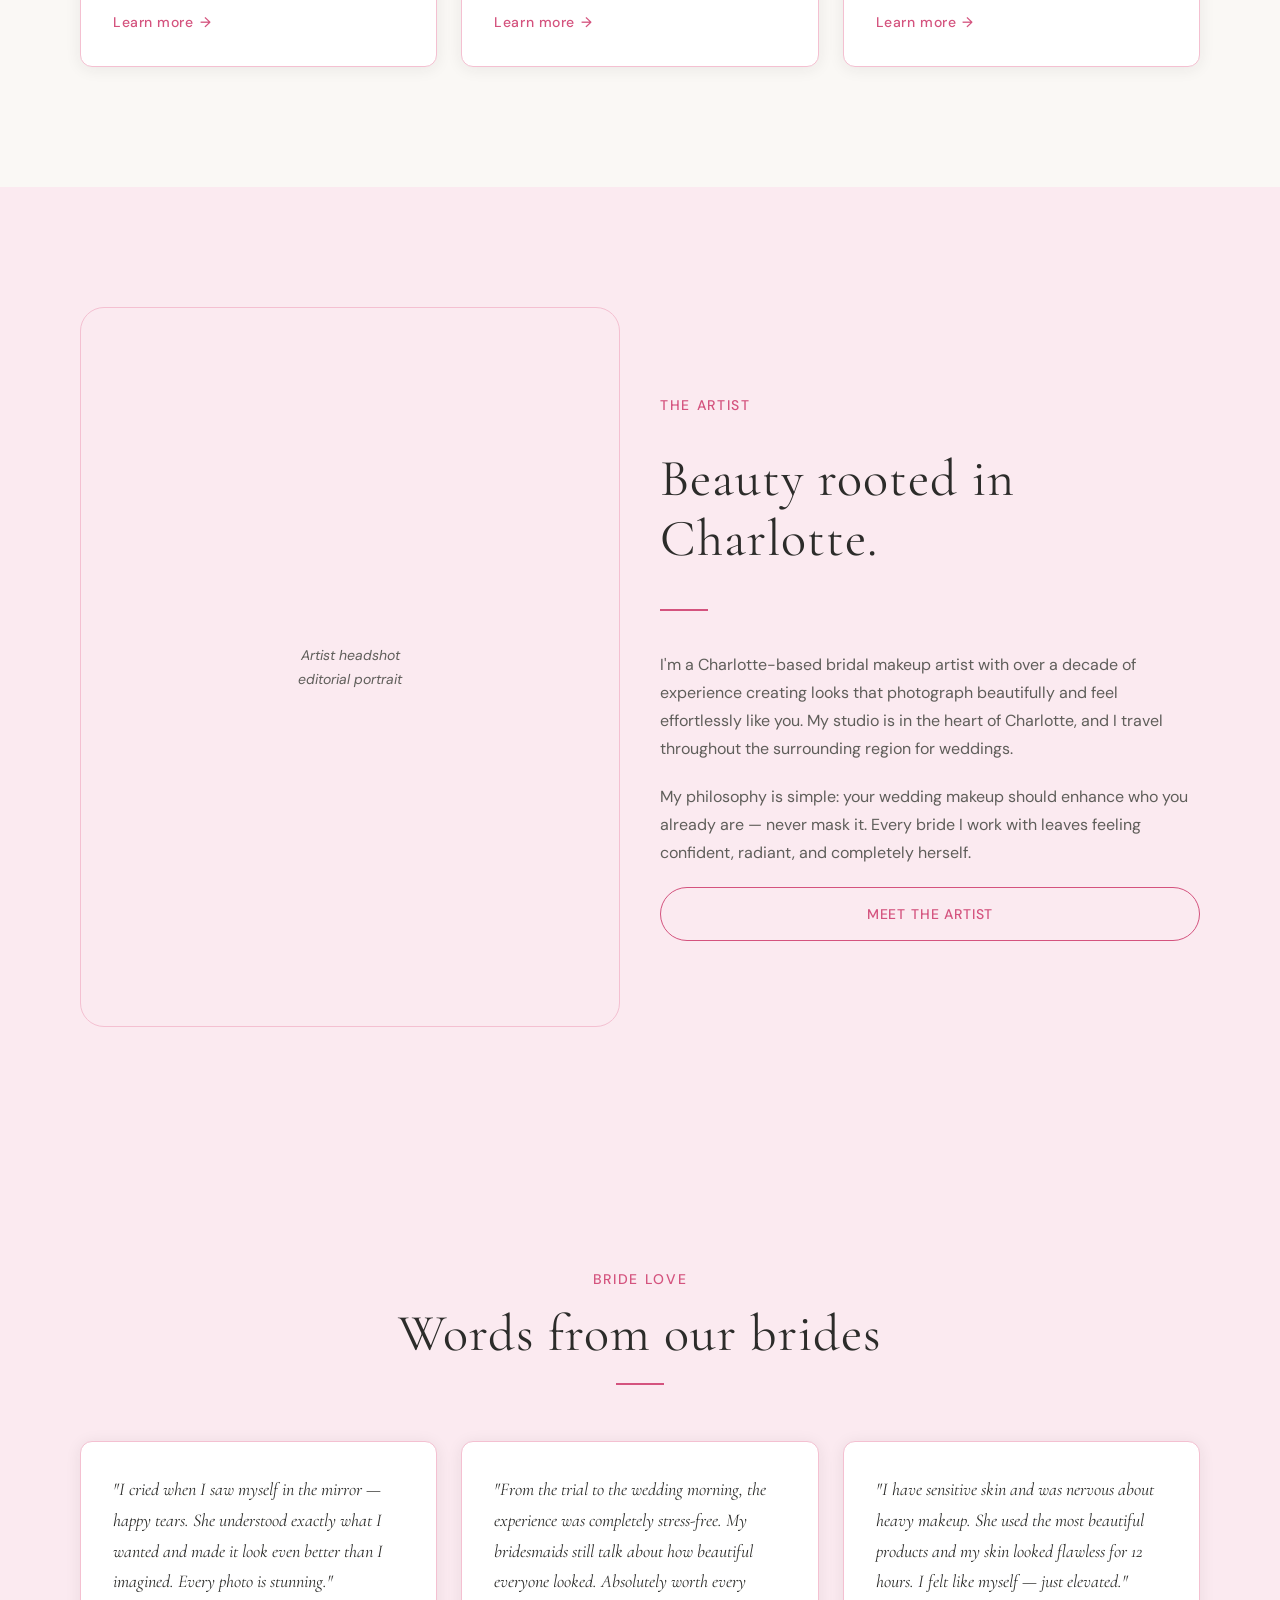
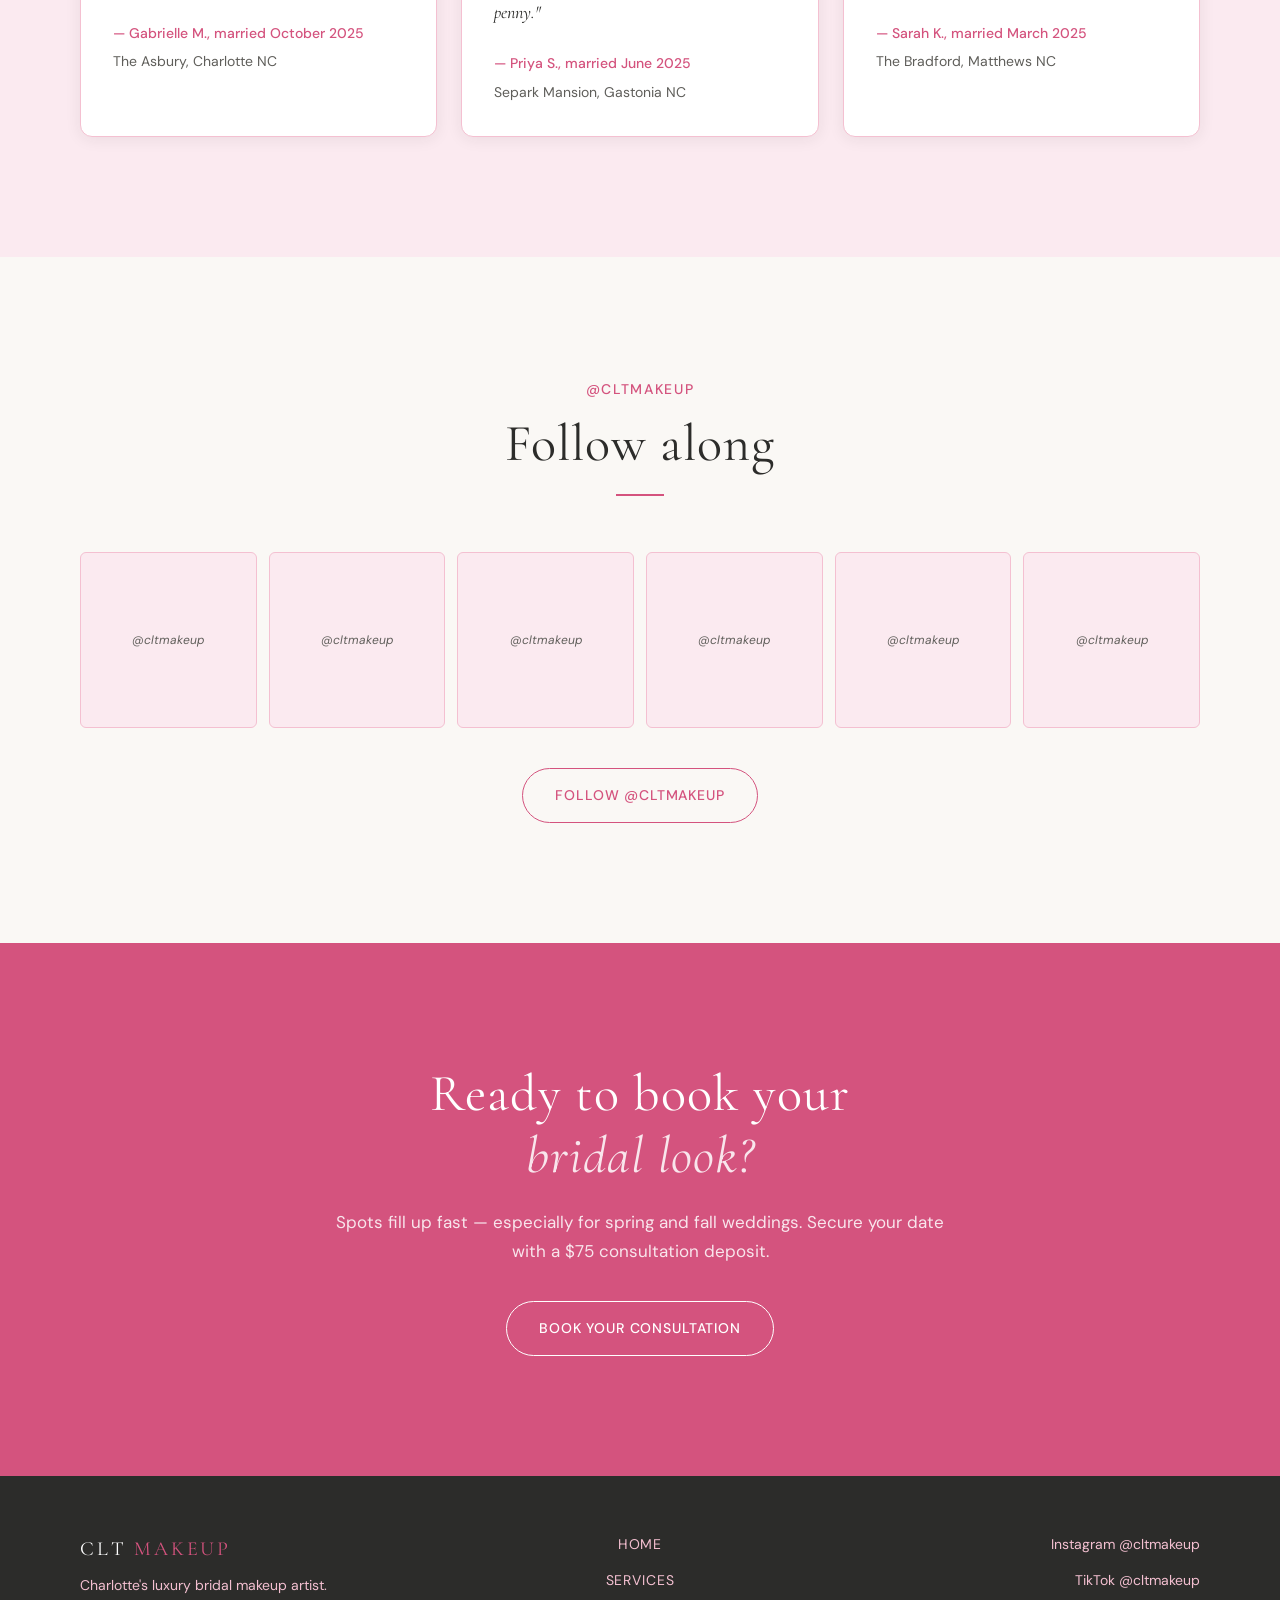
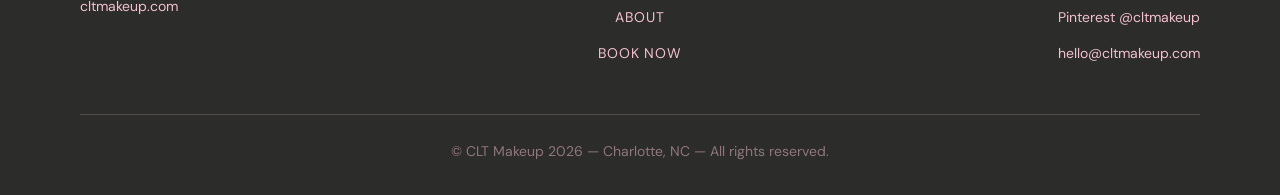
==== commit 04e8475a: "feat: add pictures page + upload function Co-Authored-By: Claude Opus 4.6 (1M context) <noreply@anth" ====
--- a/index.html
+++ b/index.html
@@ -27,6 +27,7 @@
   <link rel="stylesheet" href="css/variables.css" />
   <link rel="stylesheet" href="css/main.css" />
   <link rel="stylesheet" href="css/home.css" />
+  <link rel="stylesheet" href="css/marquee.css" />
 
   <!-- Google Analytics 4 — replace GA_MEASUREMENT_ID -->
   <!-- <script async src="https://www.googletagmanager.com/gtag/js?id=GA_MEASUREMENT_ID"></script>
@@ -85,34 +86,46 @@
 
   <main>
 
-    <!-- ══════════════════════════════════════════════════════
-         SECTION 2: Hero
-         ══════════════════════════════════════════════════════ -->
-    <section class="hero" aria-label="Hero">
-      <!-- Blush gradient overlay -->
-      <div class="hero-overlay" aria-hidden="true"></div>
-
-      <!-- Hero image placeholder — replace with real photo -->
-      <div class="hero-bg img-placeholder" aria-hidden="true">
-        Hero image: bride in soft natural light, editorial close-up
-      </div>
-
-      <div class="container">
-        <div class="hero-content">
-          <p class="section-eyebrow reveal">Charlotte, NC</p>
-          <h1 class="hero-headline reveal">
-            Your wedding day.<br />
-            <em>Perfected.</em>
-          </h1>
-          <p class="hero-sub reveal">
-            Charlotte's luxury bridal makeup artist — crafting effortless,
-            camera-ready looks that feel entirely like you.
-          </p>
-          <div class="hero-actions reveal">
-            <a href="book.html" class="btn btn-primary">Book Your Consultation</a>
-            <a href="services.html" class="btn btn-outline">View Services</a>
-          </div>
-        </div>
+    <!-- ══ HERO MARQUEE ══ -->
+    <section class="hero-marquee" aria-label="Bridal portfolio showcase">
+      <div class="marquee-track">
+        <!-- Set 1 -->
+        <img src="images/hero/hero-01.jpg" alt="Bridal beauty close-up with natural makeup" class="marquee-img" loading="eager" />
+        <img src="images/hero/hero-02.jpg" alt="Bride with floral crown and bouquet" class="marquee-img" loading="eager" />
+        <img src="images/hero/hero-03.jpg" alt="Bride in veil with elegant eye makeup" class="marquee-img" loading="eager" />
+        <img src="images/hero/hero-04.jpg" alt="Bride smiling by window in lace gown" class="marquee-img" loading="eager" />
+        <img src="images/hero/hero-05.jpg" alt="Bride in off-shoulder gown with garden backdrop" class="marquee-img" loading="lazy" />
+        <img src="images/hero/hero-06.jpg" alt="Bridal party getting ready in matching robes" class="marquee-img" loading="lazy" />
+        <img src="images/hero/hero-07.jpg" alt="Bride with golden light and soft waves" class="marquee-img" loading="lazy" />
+        <img src="images/hero/hero-08.jpg" alt="Bride posing during getting-ready photoshoot" class="marquee-img" loading="lazy" />
+        <img src="images/hero/hero-09.jpg" alt="Wedding couple sharing an intimate moment" class="marquee-img" loading="lazy" />
+        <img src="images/hero/hero-10.jpg" alt="Bride with tulle sleeves and earrings" class="marquee-img" loading="lazy" />
+        <img src="images/hero/hero-11.jpg" alt="Couple embracing with joyful smiles" class="marquee-img" loading="lazy" />
+        <img src="images/hero/hero-12.jpg" alt="Bridal portrait in cream dress with soft makeup" class="marquee-img" loading="lazy" />
+        <img src="images/hero/hero-13.jpg" alt="Close-up of engagement ring and bridal jewelry" class="marquee-img" loading="lazy" />
+        <img src="images/hero/hero-14.jpg" alt="Bride profile with baby's breath hair piece" class="marquee-img" loading="lazy" />
+        <img src="images/hero/hero-15.jpg" alt="Smiling bride with red hair and smoky eye makeup" class="marquee-img" loading="lazy" />
+        <!-- Set 2 (duplicate for seamless infinite loop) -->
+        <img src="images/hero/hero-01.jpg" alt="Bridal beauty close-up with natural makeup" class="marquee-img" loading="lazy" />
+        <img src="images/hero/hero-02.jpg" alt="Bride with floral crown and bouquet" class="marquee-img" loading="lazy" />
+        <img src="images/hero/hero-03.jpg" alt="Bride in veil with elegant eye makeup" class="marquee-img" loading="lazy" />
+        <img src="images/hero/hero-04.jpg" alt="Bride smiling by window in lace gown" class="marquee-img" loading="lazy" />
+        <img src="images/hero/hero-05.jpg" alt="Bride in off-shoulder gown with garden backdrop" class="marquee-img" loading="lazy" />
+        <img src="images/hero/hero-06.jpg" alt="Bridal party getting ready in matching robes" class="marquee-img" loading="lazy" />
+        <img src="images/hero/hero-07.jpg" alt="Bride with golden light and soft waves" class="marquee-img" loading="lazy" />
+        <img src="images/hero/hero-08.jpg" alt="Bride posing during getting-ready photoshoot" class="marquee-img" loading="lazy" />
+        <img src="images/hero/hero-09.jpg" alt="Wedding couple sharing an intimate moment" class="marquee-img" loading="lazy" />
+        <img src="images/hero/hero-10.jpg" alt="Bride with tulle sleeves and earrings" class="marquee-img" loading="lazy" />
+        <img src="images/hero/hero-11.jpg" alt="Couple embracing with joyful smiles" class="marquee-img" loading="lazy" />
+        <img src="images/hero/hero-12.jpg" alt="Bridal portrait in cream dress with soft makeup" class="marquee-img" loading="lazy" />
+        <img src="images/hero/hero-13.jpg" alt="Close-up of engagement ring and bridal jewelry" class="marquee-img" loading="lazy" />
+        <img src="images/hero/hero-14.jpg" alt="Bride profile with baby's breath hair piece" class="marquee-img" loading="lazy" />
+        <img src="images/hero/hero-15.jpg" alt="Smiling bride with red hair and smoky eye makeup" class="marquee-img" loading="lazy" />
+      </div>
+      <div class="hero-overlay">
+        <h1>Your wedding day. <em>Perfected.</em></h1>
+        <p class="hero-sub">Charlotte&rsquo;s luxury bridal makeup artist</p>
+        <a href="book.html" class="btn btn-light">Book Your Look</a>
       </div>
     </section>
 
--- a/css/marquee.css
+++ b/css/marquee.css
@@ -0,0 +1,114 @@
+/* ══════════════════════════════════════════════
+   HERO MARQUEE — scrolling bridal image strip
+   ══════════════════════════════════════════════ */
+
+.hero-marquee {
+  position: relative;
+  width: 100%;
+  overflow: hidden;
+  background: var(--color-charcoal);
+}
+
+.hero-marquee::before,
+.hero-marquee::after {
+  content: '';
+  position: absolute;
+  top: 0;
+  bottom: 0;
+  width: 60px;
+  z-index: 2;
+  pointer-events: none;
+}
+.hero-marquee::before {
+  left: 0;
+  background: linear-gradient(to right, var(--color-charcoal) 0%, transparent 100%);
+}
+.hero-marquee::after {
+  right: 0;
+  background: linear-gradient(to left, var(--color-charcoal) 0%, transparent 100%);
+}
+
+.marquee-track {
+  display: flex;
+  gap: 6px;
+  width: max-content;
+  animation: marquee-scroll 90s linear infinite;
+}
+
+.marquee-track:hover {
+  animation-play-state: paused;
+}
+
+.marquee-img {
+  display: block;
+  height: 340px;
+  width: auto;
+  max-width: none;
+  object-fit: cover;
+  flex-shrink: 0;
+  border-radius: 2px;
+}
+
+@keyframes marquee-scroll {
+  0%   { transform: translateX(0); }
+  100% { transform: translateX(-50%); }
+}
+
+.hero-overlay {
+  position: relative;
+  z-index: 3;
+  text-align: center;
+  padding: 40px 24px 52px;
+  background: linear-gradient(to bottom,
+    var(--color-charcoal) 0%,
+    rgba(44, 44, 42, 0.95) 30%,
+    rgba(44, 44, 42, 0.88) 100%
+  );
+}
+
+.hero-overlay h1 {
+  font-family: var(--font-heading, 'Cormorant Garamond', serif);
+  font-weight: 300;
+  font-size: 40px;
+  letter-spacing: 0.03em;
+  color: var(--color-white);
+  line-height: 1.15;
+  margin-bottom: 12px;
+}
+
+.hero-overlay h1 em {
+  font-style: italic;
+  color: var(--color-blush-mid);
+}
+
+.hero-overlay .hero-sub {
+  font-family: var(--font-body, 'DM Sans', sans-serif);
+  font-size: 13px;
+  letter-spacing: 0.15em;
+  text-transform: uppercase;
+  color: var(--color-blush-mid);
+  margin-bottom: 28px;
+}
+
+.hero-overlay .btn-light {
+  background: var(--color-blush);
+  color: var(--color-charcoal);
+}
+.hero-overlay .btn-light:hover {
+  background: var(--color-white);
+}
+
+@media (min-width: 768px) {
+  .hero-marquee::before,
+  .hero-marquee::after { width: 120px; }
+  .marquee-img { height: 480px; }
+  .marquee-track { gap: 8px; }
+  .hero-overlay { padding: 56px 40px 68px; }
+  .hero-overlay h1 { font-size: 64px; }
+  .hero-overlay .hero-sub { font-size: 15px; margin-bottom: 36px; }
+}
+
+@media (min-width: 1024px) {
+  .hero-overlay h1 { font-size: 76px; }
+  .marquee-img { height: 520px; }
+}
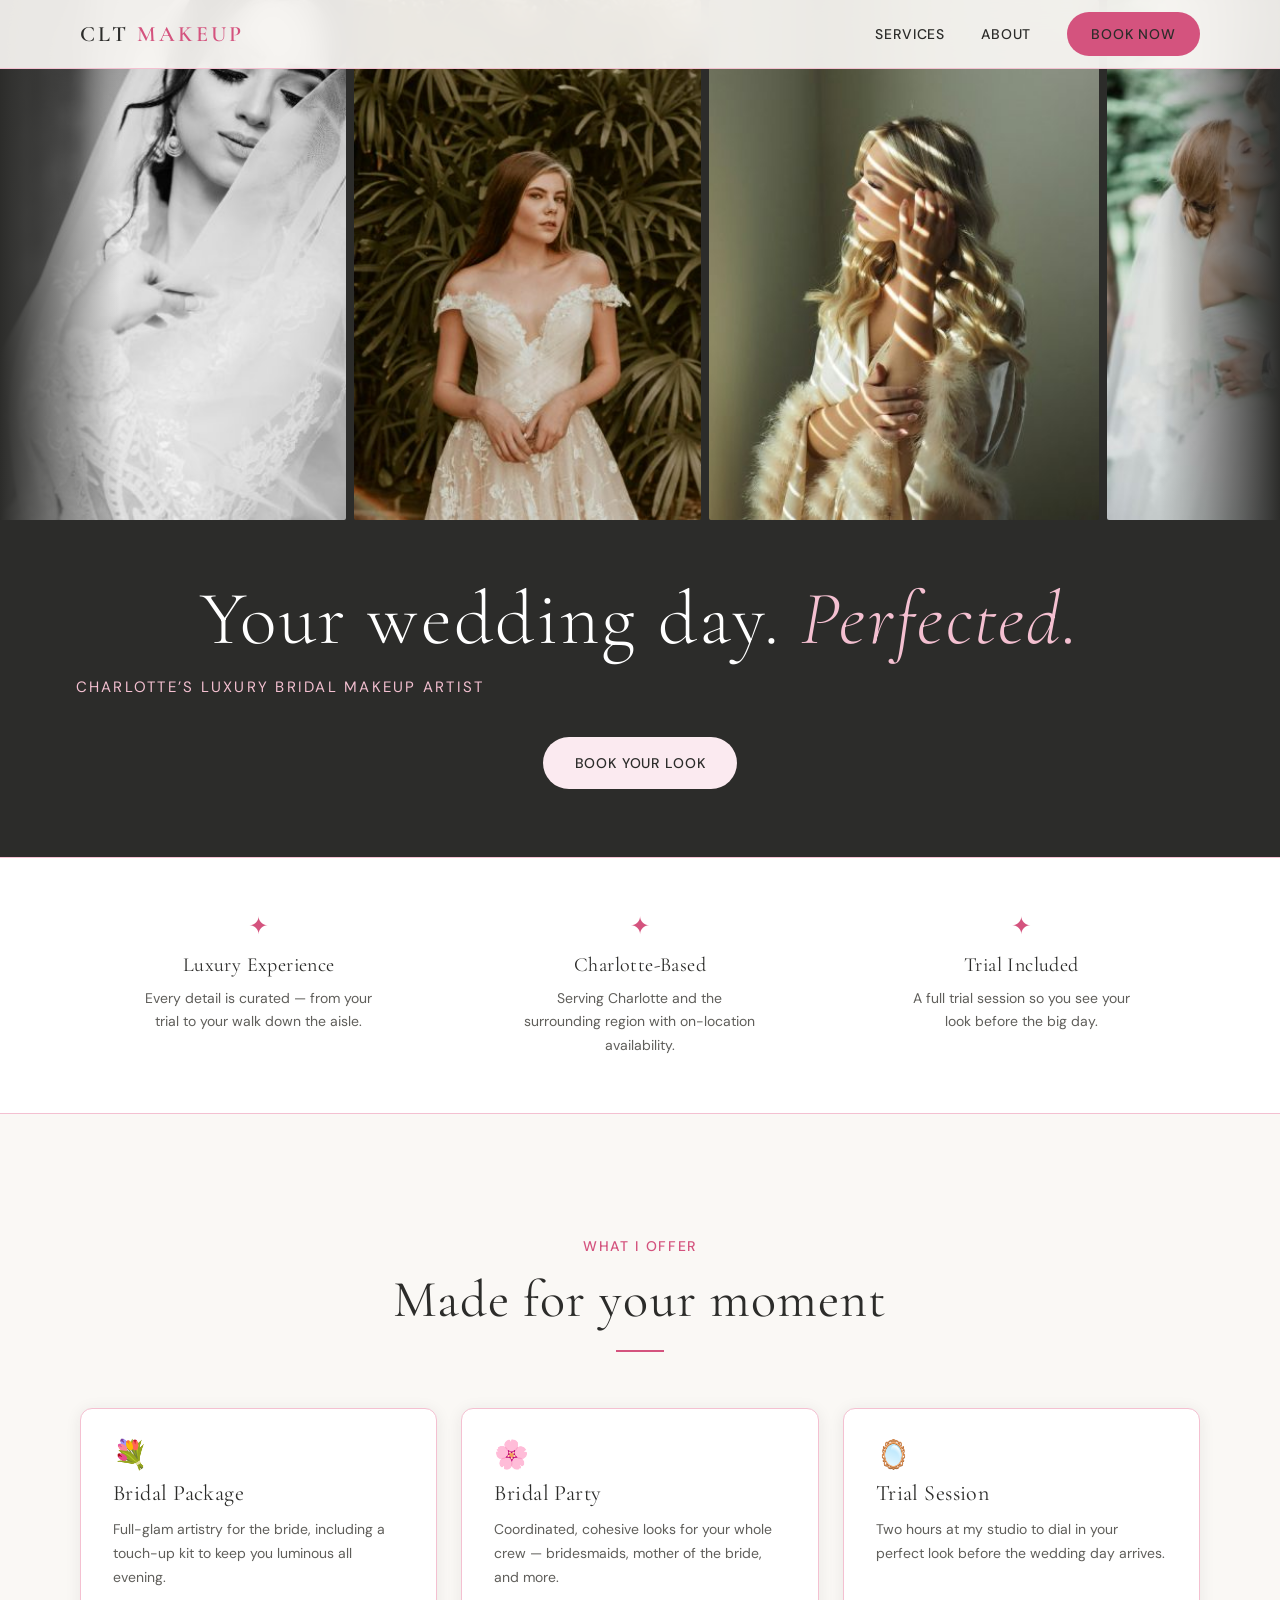
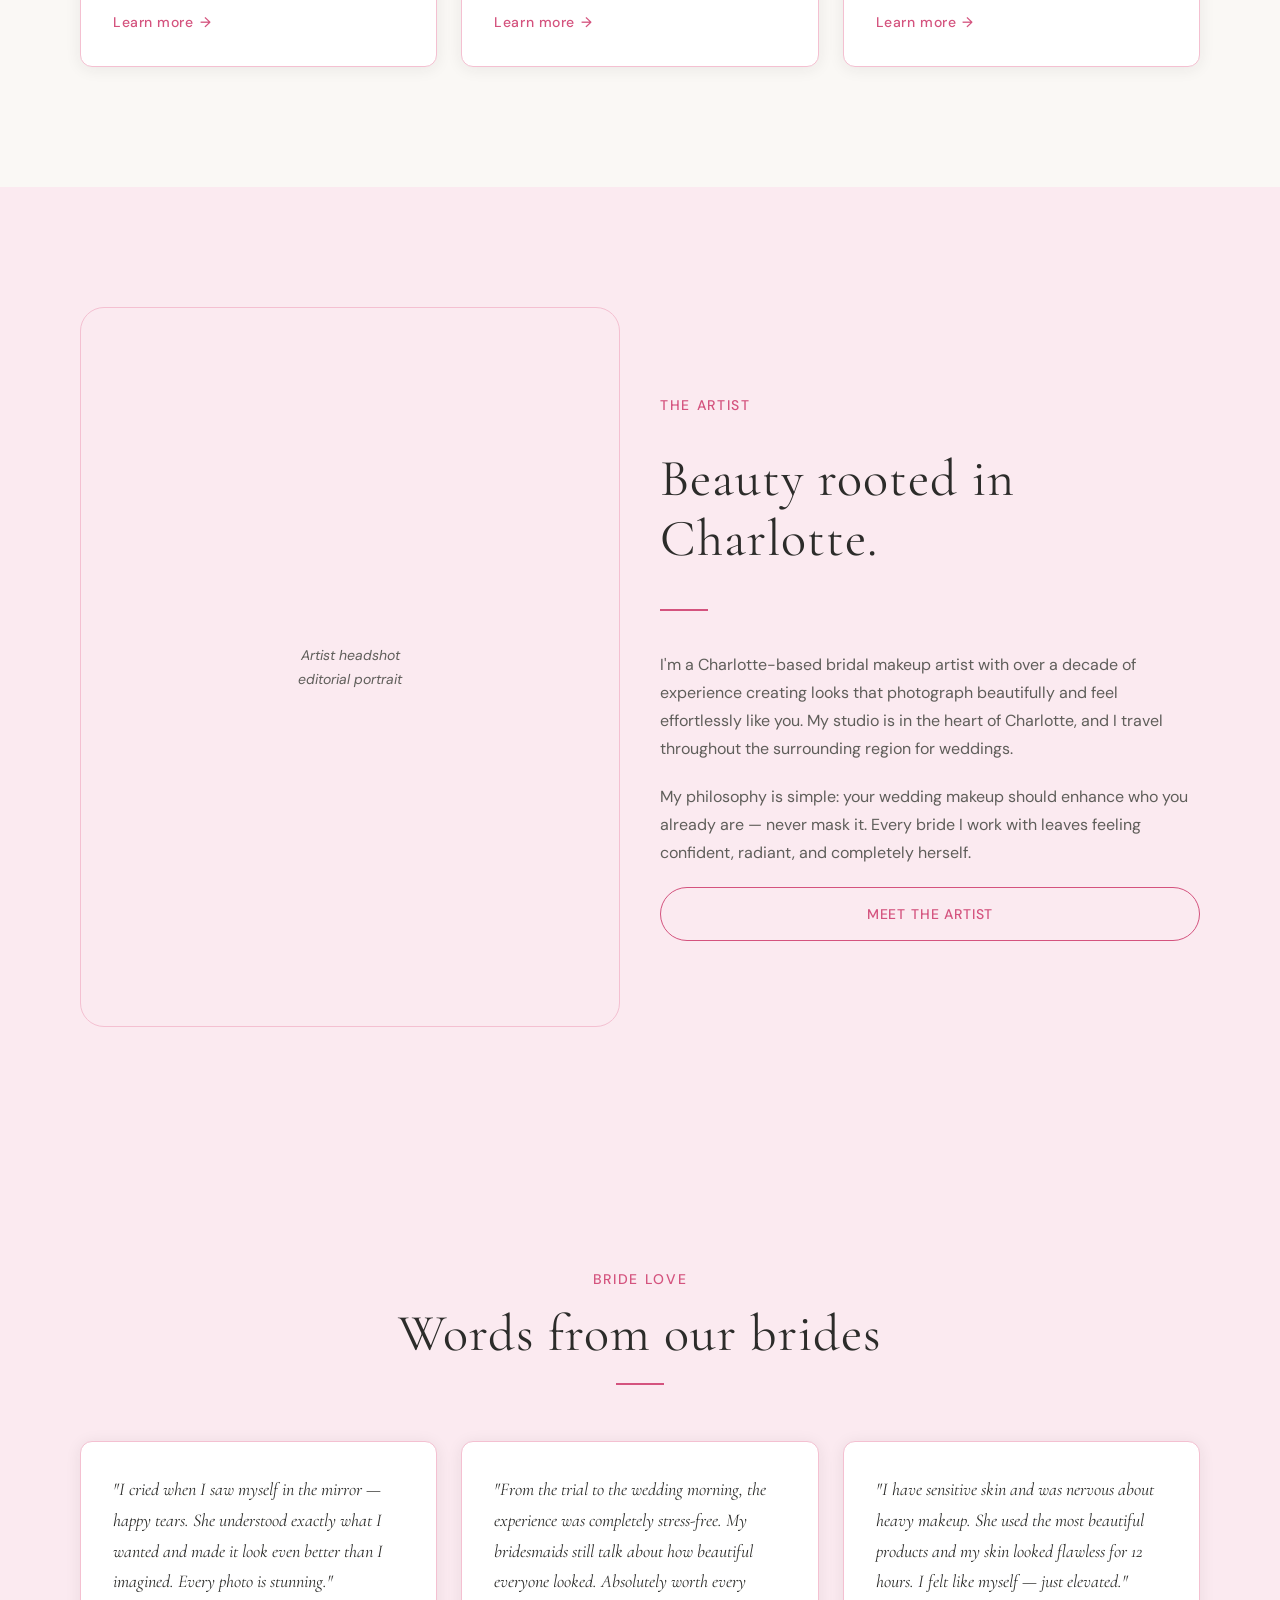
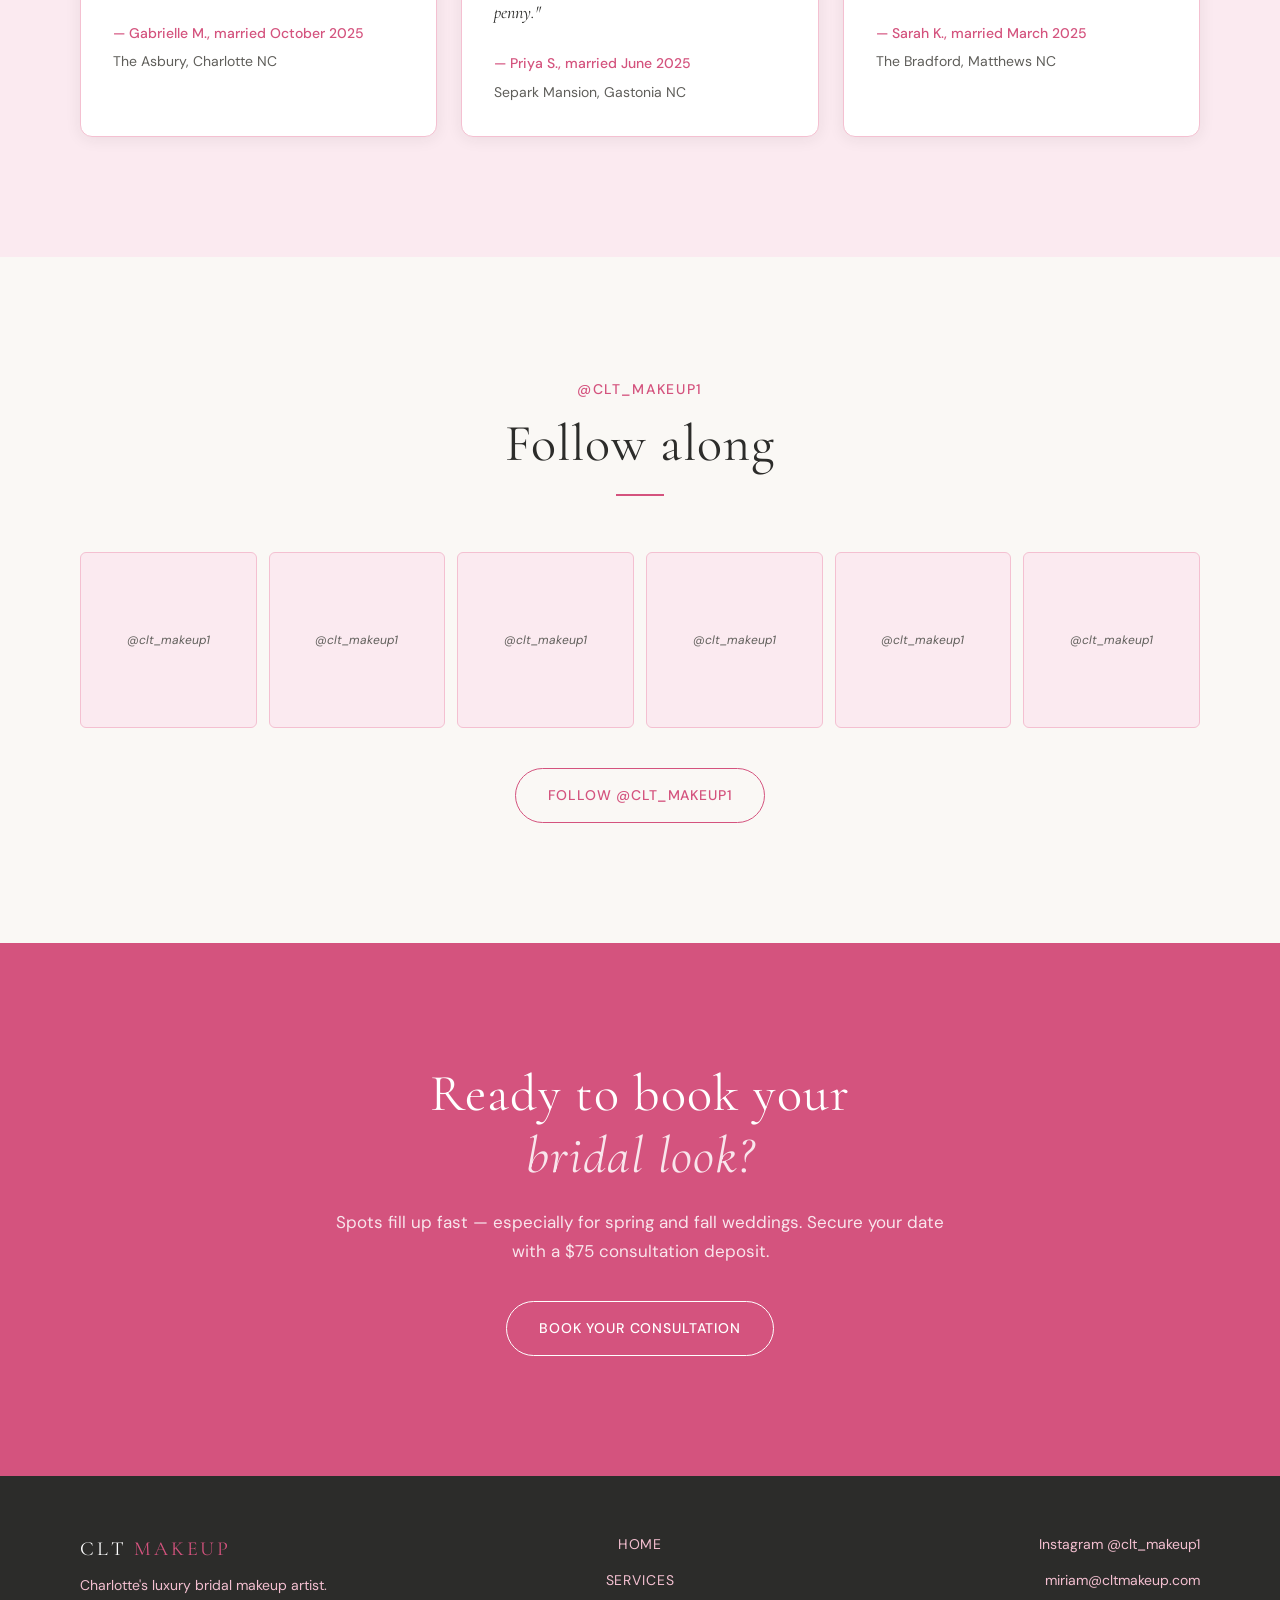
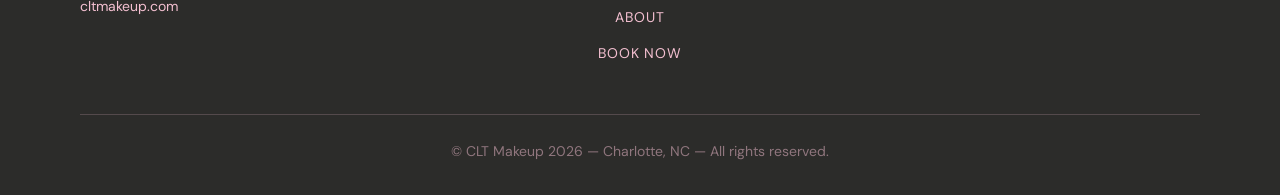
==== commit 96d42cb3: "fix: update contact email, Instagram handle, remove TikTok and Pinterest Co-Authored-By: Claude Opus" ====
--- a/index.html
+++ b/index.html
@@ -333,7 +333,7 @@
       <div class="container">
 
         <div class="section-header reveal">
-          <span class="section-eyebrow">@cltmakeup</span>
+          <span class="section-eyebrow">@clt_makeup1</span>
           <h2 id="instagram-heading">Follow along</h2>
           <hr class="divider" />
         </div>
@@ -342,55 +342,55 @@
         <ul class="instagram-grid reveal-stagger" aria-label="Instagram feed preview">
           <li class="instagram-item reveal">
             <a
-              href="https://instagram.com/cltmakeup"
+              href="https://instagram.com/clt_makeup1"
               target="_blank"
               rel="noopener noreferrer"
-              aria-label="View @cltmakeup on Instagram"
+              aria-label="View @clt_makeup1 on Instagram"
             >
               <div
                 class="img-placeholder instagram-img"
                 role="img"
                 aria-label="Instagram post — bridal glam look"
               >
-                @cltmakeup
+                @clt_makeup1
               </div>
             </a>
           </li>
           <li class="instagram-item reveal">
-            <a href="https://instagram.com/cltmakeup" target="_blank" rel="noopener noreferrer" aria-label="View @cltmakeup on Instagram">
-              <div class="img-placeholder instagram-img" role="img" aria-label="Instagram post — soft romantic eye look">@cltmakeup</div>
-            </a>
-          </li>
-          <li class="instagram-item reveal">
-            <a href="https://instagram.com/cltmakeup" target="_blank" rel="noopener noreferrer" aria-label="View @cltmakeup on Instagram">
-              <div class="img-placeholder instagram-img" role="img" aria-label="Instagram post — bride getting ready detail">@cltmakeup</div>
-            </a>
-          </li>
-          <li class="instagram-item reveal">
-            <a href="https://instagram.com/cltmakeup" target="_blank" rel="noopener noreferrer" aria-label="View @cltmakeup on Instagram">
-              <div class="img-placeholder instagram-img" role="img" aria-label="Instagram post — editorial bridal portrait">@cltmakeup</div>
-            </a>
-          </li>
-          <li class="instagram-item reveal">
-            <a href="https://instagram.com/cltmakeup" target="_blank" rel="noopener noreferrer" aria-label="View @cltmakeup on Instagram">
-              <div class="img-placeholder instagram-img" role="img" aria-label="Instagram post — bridesmaids group look">@cltmakeup</div>
-            </a>
-          </li>
-          <li class="instagram-item reveal">
-            <a href="https://instagram.com/cltmakeup" target="_blank" rel="noopener noreferrer" aria-label="View @cltmakeup on Instagram">
-              <div class="img-placeholder instagram-img" role="img" aria-label="Instagram post — makeup flat lay detail">@cltmakeup</div>
+            <a href="https://instagram.com/clt_makeup1" target="_blank" rel="noopener noreferrer" aria-label="View @clt_makeup1 on Instagram">
+              <div class="img-placeholder instagram-img" role="img" aria-label="Instagram post — soft romantic eye look">@clt_makeup1</div>
+            </a>
+          </li>
+          <li class="instagram-item reveal">
+            <a href="https://instagram.com/clt_makeup1" target="_blank" rel="noopener noreferrer" aria-label="View @clt_makeup1 on Instagram">
+              <div class="img-placeholder instagram-img" role="img" aria-label="Instagram post — bride getting ready detail">@clt_makeup1</div>
+            </a>
+          </li>
+          <li class="instagram-item reveal">
+            <a href="https://instagram.com/clt_makeup1" target="_blank" rel="noopener noreferrer" aria-label="View @clt_makeup1 on Instagram">
+              <div class="img-placeholder instagram-img" role="img" aria-label="Instagram post — editorial bridal portrait">@clt_makeup1</div>
+            </a>
+          </li>
+          <li class="instagram-item reveal">
+            <a href="https://instagram.com/clt_makeup1" target="_blank" rel="noopener noreferrer" aria-label="View @clt_makeup1 on Instagram">
+              <div class="img-placeholder instagram-img" role="img" aria-label="Instagram post — bridesmaids group look">@clt_makeup1</div>
+            </a>
+          </li>
+          <li class="instagram-item reveal">
+            <a href="https://instagram.com/clt_makeup1" target="_blank" rel="noopener noreferrer" aria-label="View @clt_makeup1 on Instagram">
+              <div class="img-placeholder instagram-img" role="img" aria-label="Instagram post — makeup flat lay detail">@clt_makeup1</div>
             </a>
           </li>
         </ul>
 
         <div class="instagram-cta reveal">
           <a
-            href="https://instagram.com/cltmakeup"
+            href="https://instagram.com/clt_makeup1"
             target="_blank"
             rel="noopener noreferrer"
             class="btn btn-outline"
           >
-            Follow @cltmakeup
+            Follow @clt_makeup1
           </a>
         </div>
 
@@ -445,10 +445,8 @@
 
         <!-- Social column -->
         <div class="footer-social">
-          <a href="https://instagram.com/cltmakeup"  target="_blank" rel="noopener noreferrer">Instagram @cltmakeup</a>
-          <a href="https://tiktok.com/@cltmakeup"    target="_blank" rel="noopener noreferrer">TikTok @cltmakeup</a>
-          <a href="https://pinterest.com/cltmakeup"  target="_blank" rel="noopener noreferrer">Pinterest @cltmakeup</a>
-          <a href="mailto:hello@cltmakeup.com">hello@cltmakeup.com</a>
+          <a href="https://instagram.com/clt_makeup1"  target="_blank" rel="noopener noreferrer">Instagram @clt_makeup1</a>
+          <a href="mailto:miriam@cltmakeup.com">miriam@cltmakeup.com</a>
         </div>
 
       </div>
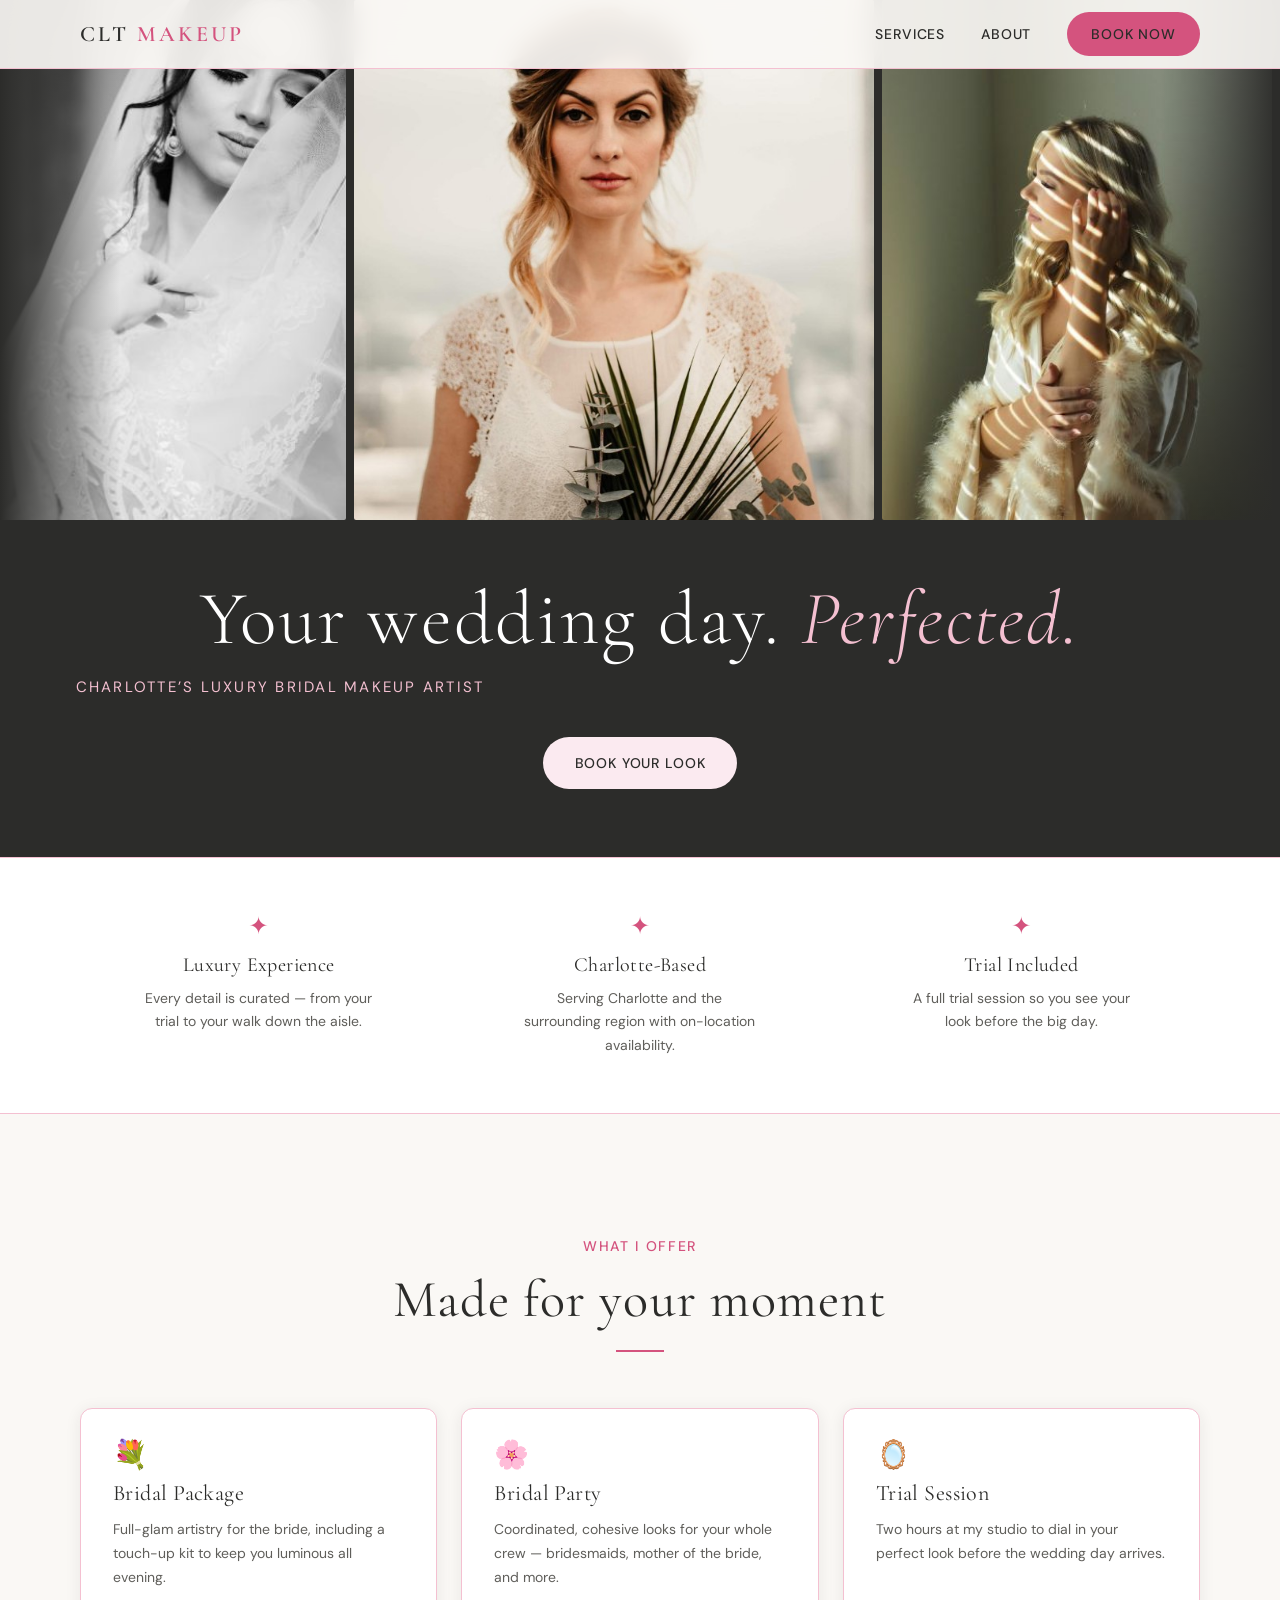
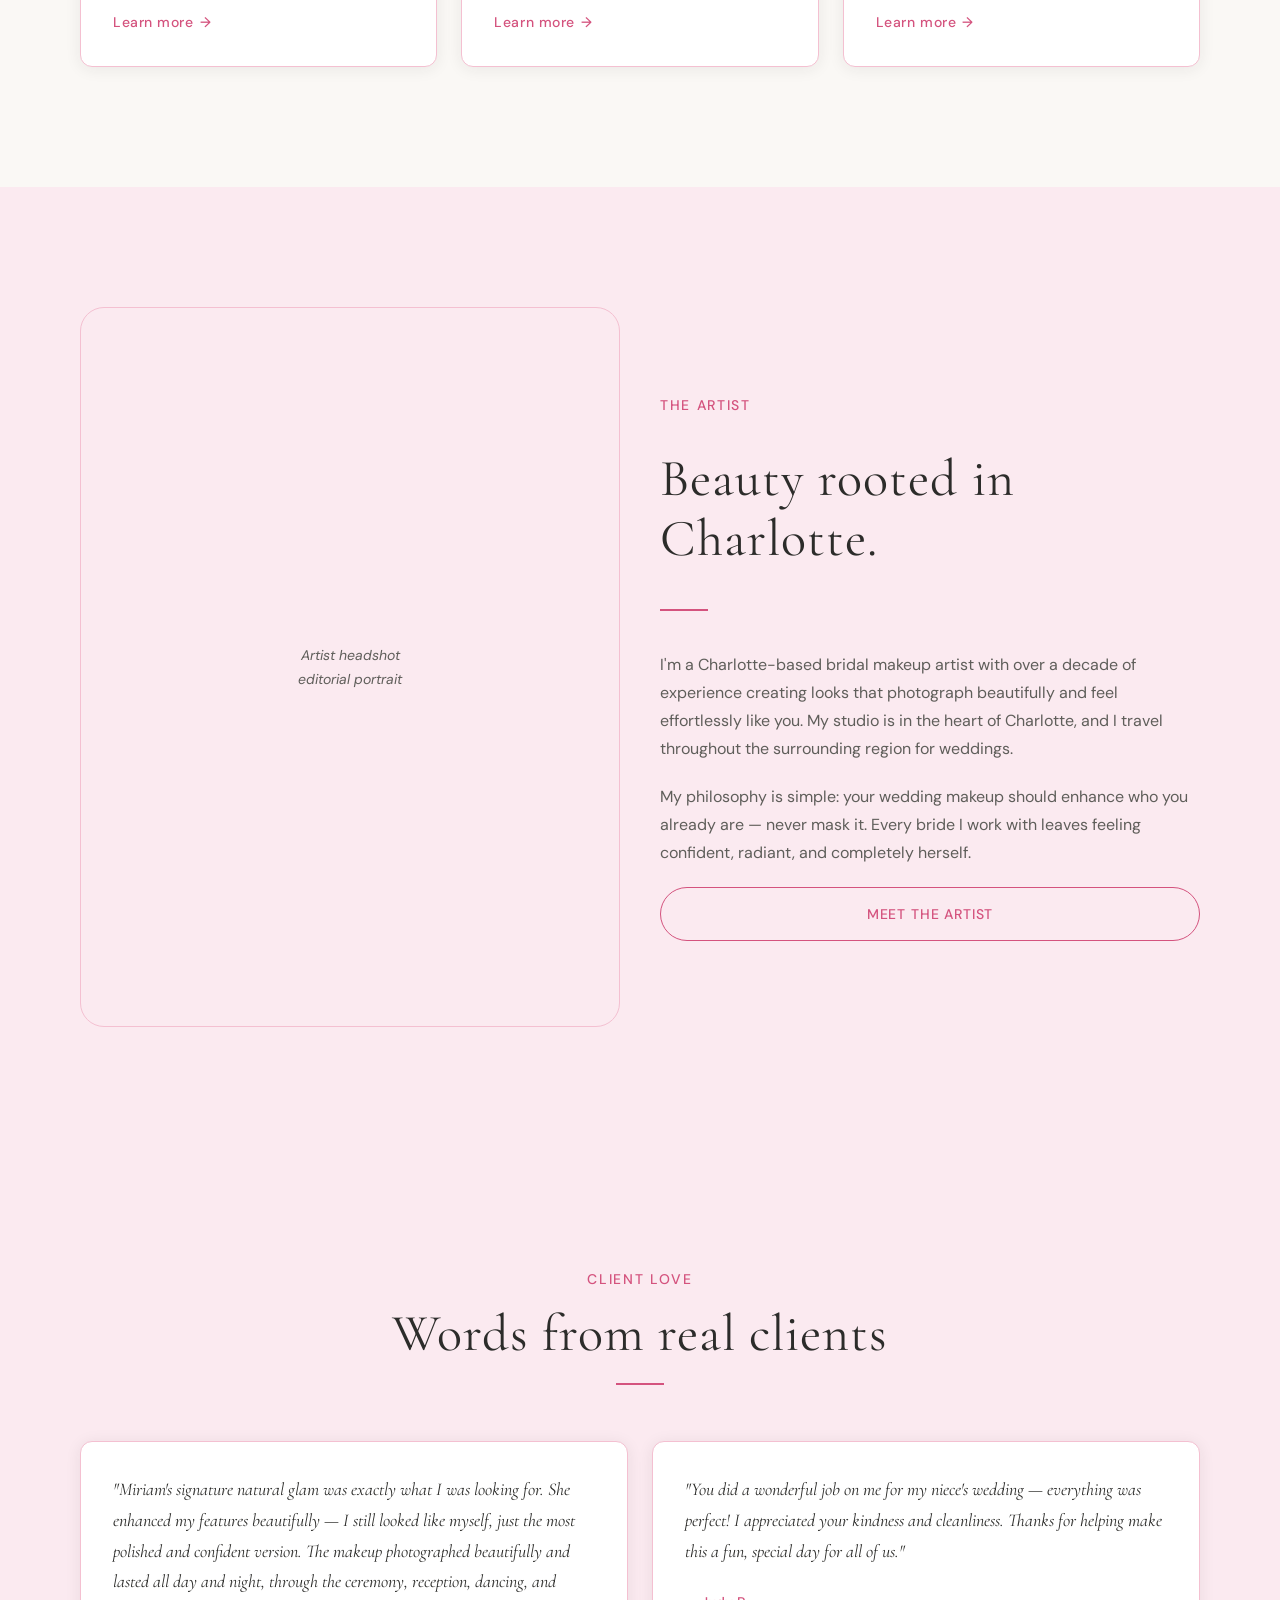
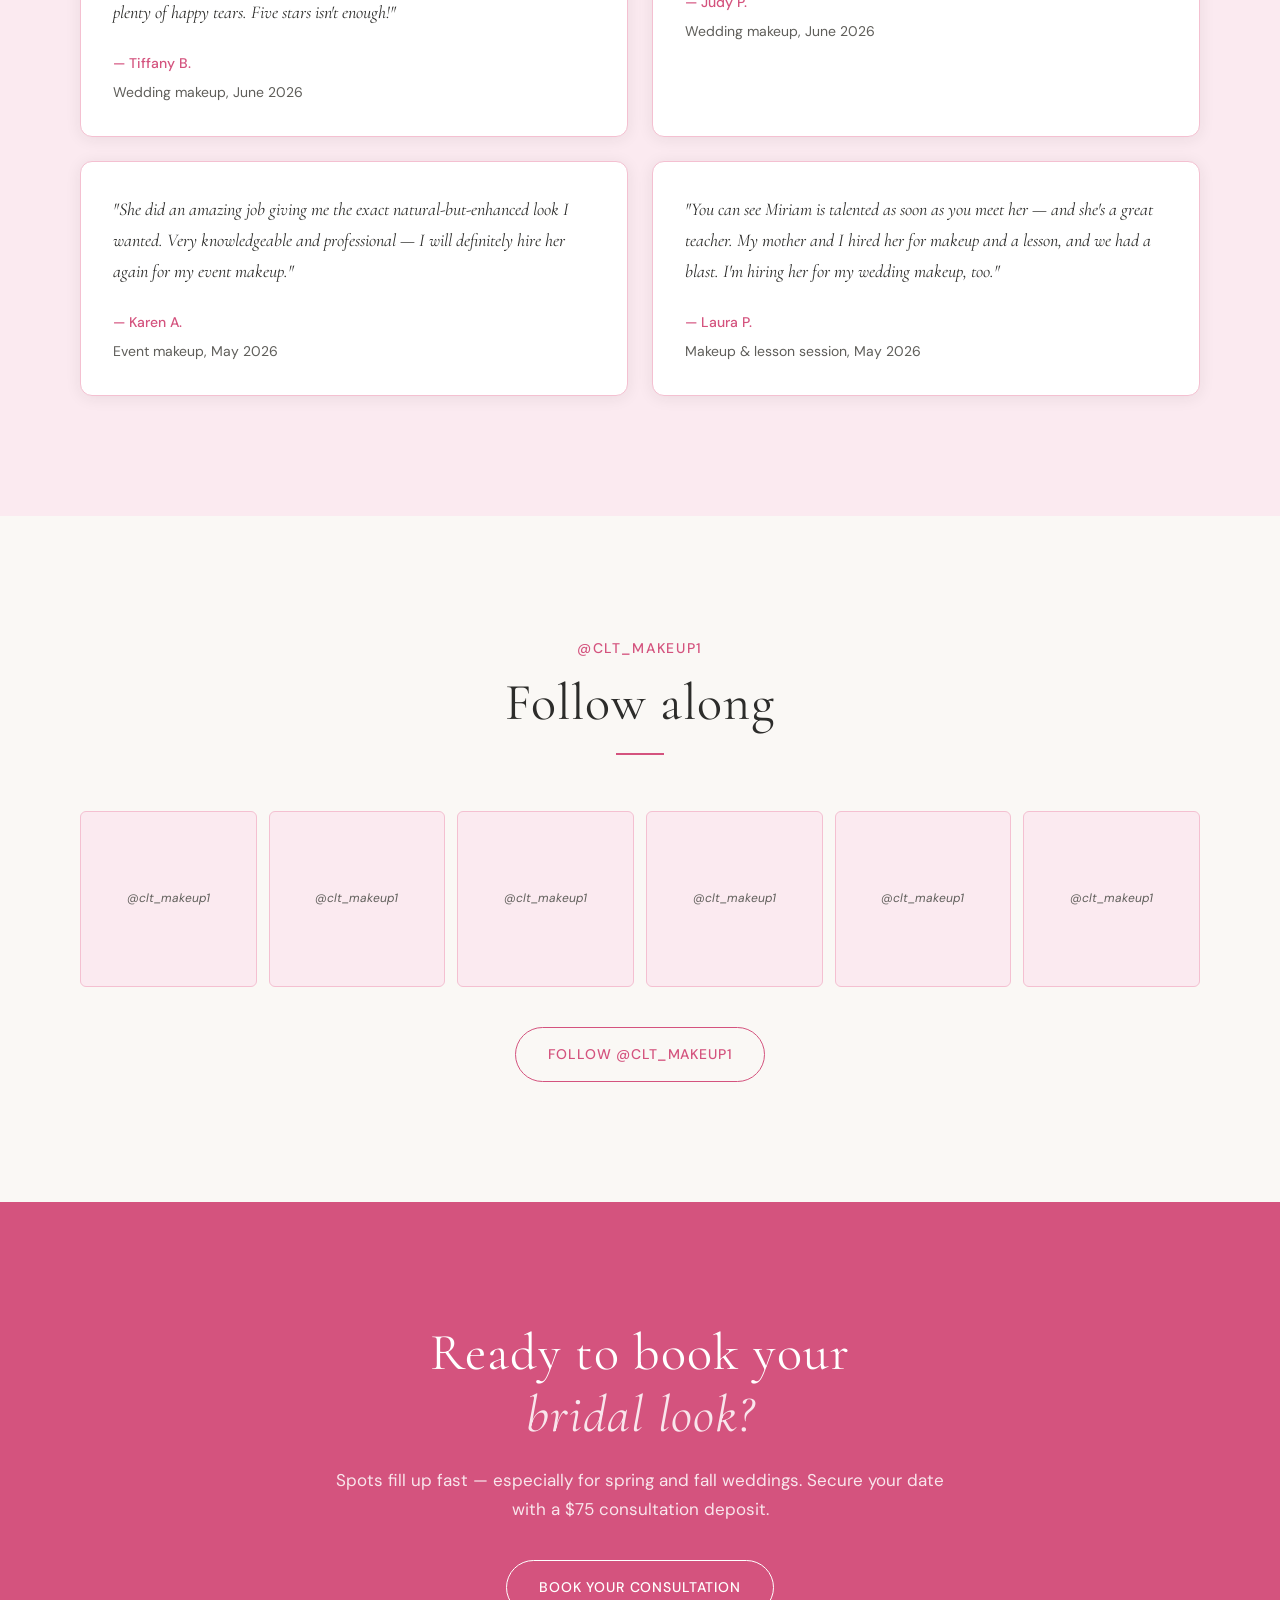
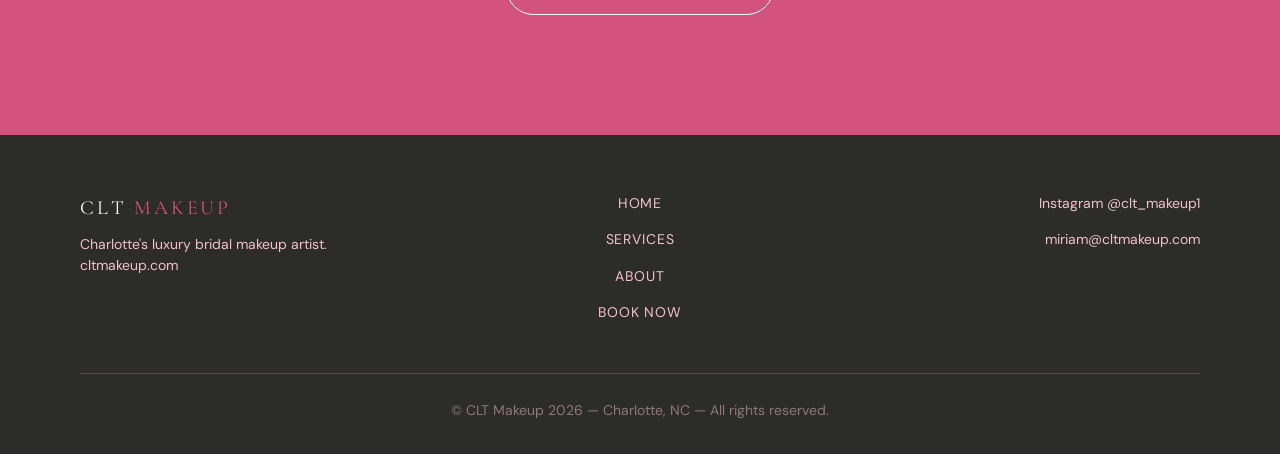
==== commit 483e29d8: "fix: replace placeholder testimonials with real client reviews" ====
--- a/index.html
+++ b/index.html
@@ -271,8 +271,8 @@
       <div class="container">
 
         <div class="section-header reveal">
-          <span class="section-eyebrow">Bride Love</span>
-          <h2 id="testimonials-heading">Words from our brides</h2>
+          <span class="section-eyebrow">Client Love</span>
+          <h2 id="testimonials-heading">Words from real clients</h2>
           <hr class="divider" />
         </div>
 
@@ -281,13 +281,15 @@
           <li class="testimonial-card reveal">
             <blockquote>
               <p class="testimonial-quote">
-                "I cried when I saw myself in the mirror — happy tears. She understood
-                exactly what I wanted and made it look even better than I imagined.
-                Every photo is stunning."
+                "Miriam's signature natural glam was exactly what I was looking for.
+                She enhanced my features beautifully — I still looked like myself,
+                just the most polished and confident version. The makeup photographed
+                beautifully and lasted all day and night, through the ceremony,
+                reception, dancing, and plenty of happy tears. Five stars isn't enough!"
               </p>
               <footer class="testimonial-footer">
-                <cite class="testimonial-name">— Gabrielle M., married October 2025</cite>
-                <span class="testimonial-venue">The Asbury, Charlotte NC</span>
+                <cite class="testimonial-name">— Tiffany B.</cite>
+                <span class="testimonial-venue">Wedding makeup, June 2026</span>
               </footer>
             </blockquote>
           </li>
@@ -295,13 +297,13 @@
           <li class="testimonial-card reveal">
             <blockquote>
               <p class="testimonial-quote">
-                "From the trial to the wedding morning, the experience was completely
-                stress-free. My bridesmaids still talk about how beautiful everyone
-                looked. Absolutely worth every penny."
+                "You did a wonderful job on me for my niece's wedding — everything
+                was perfect! I appreciated your kindness and cleanliness. Thanks for
+                helping make this a fun, special day for all of us."
               </p>
               <footer class="testimonial-footer">
-                <cite class="testimonial-name">— Priya S., married June 2025</cite>
-                <span class="testimonial-venue">Separk Mansion, Gastonia NC</span>
+                <cite class="testimonial-name">— Judy P.</cite>
+                <span class="testimonial-venue">Wedding makeup, June 2026</span>
               </footer>
             </blockquote>
           </li>
@@ -309,13 +311,27 @@
           <li class="testimonial-card reveal">
             <blockquote>
               <p class="testimonial-quote">
-                "I have sensitive skin and was nervous about heavy makeup. She used the
-                most beautiful products and my skin looked flawless for 12 hours. I
-                felt like myself — just elevated."
+                "She did an amazing job giving me the exact natural-but-enhanced look
+                I wanted. Very knowledgeable and professional — I will definitely
+                hire her again for my event makeup."
               </p>
               <footer class="testimonial-footer">
-                <cite class="testimonial-name">— Sarah K., married March 2025</cite>
-                <span class="testimonial-venue">The Bradford, Matthews NC</span>
+                <cite class="testimonial-name">— Karen A.</cite>
+                <span class="testimonial-venue">Event makeup, May 2026</span>
+              </footer>
+            </blockquote>
+          </li>
+
+          <li class="testimonial-card reveal">
+            <blockquote>
+              <p class="testimonial-quote">
+                "You can see Miriam is talented as soon as you meet her — and she's a
+                great teacher. My mother and I hired her for makeup and a lesson, and
+                we had a blast. I'm hiring her for my wedding makeup, too."
+              </p>
+              <footer class="testimonial-footer">
+                <cite class="testimonial-name">— Laura P.</cite>
+                <span class="testimonial-venue">Makeup &amp; lesson session, May 2026</span>
               </footer>
             </blockquote>
           </li>
--- a/css/home.css
+++ b/css/home.css
@@ -228,9 +228,10 @@
   gap: 24px;
 }
 
+/* 2×2 grid fits the four client reviews evenly on tablet and up */
 @media (min-width: 768px) {
   .testimonials-grid {
-    grid-template-columns: repeat(3, 1fr);
+    grid-template-columns: repeat(2, 1fr);
   }
 }
 
